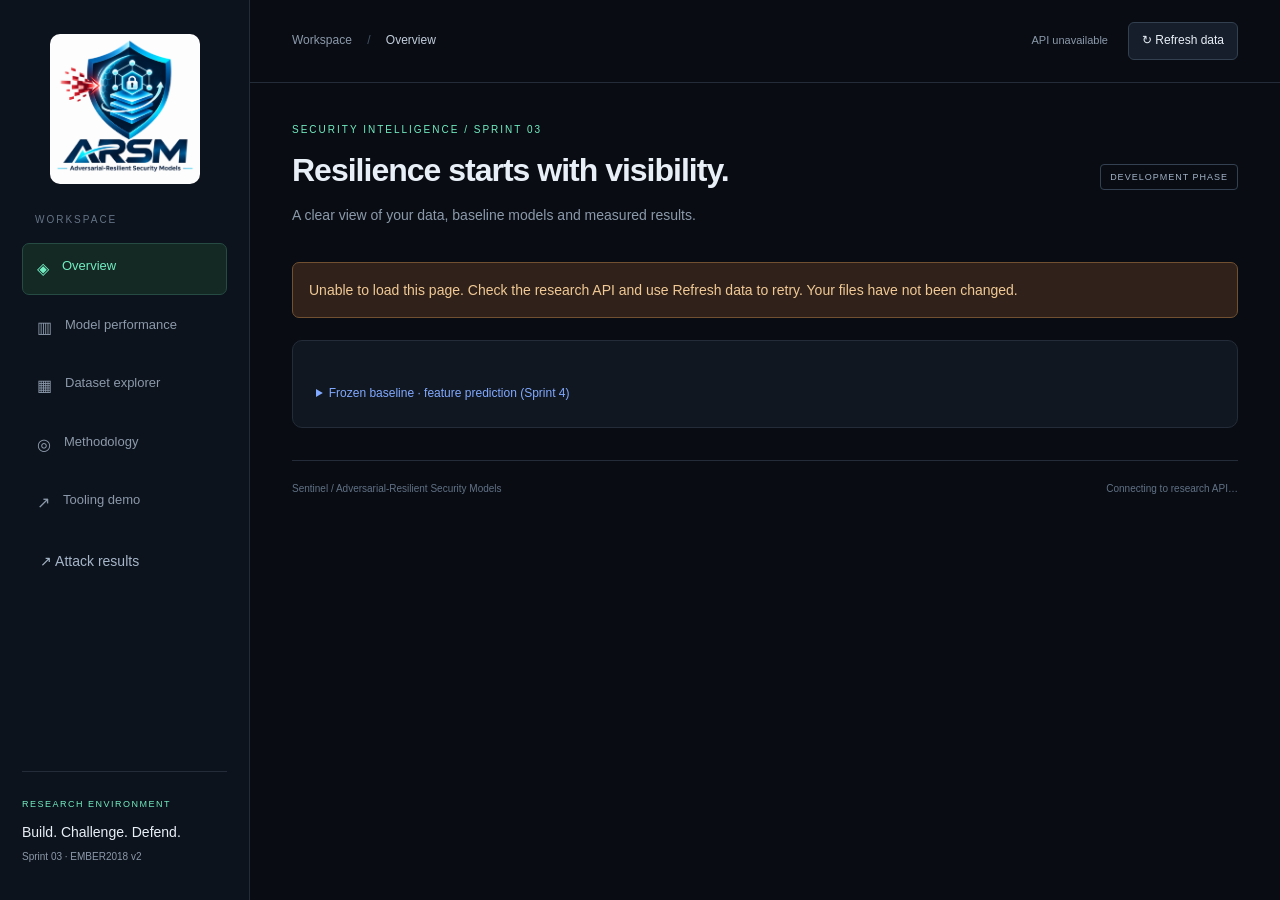
==== dashboard/web/index.html @ e260dedf "feat(attacks): implement sprint 5 pipeline and results explorer" ====
<!doctype html>
<html lang="en"><head><meta charset="utf-8"><meta name="viewport" content="width=device-width,initial-scale=1"><title>Sentinel — Adversarial Resilience Lab</title><link rel="stylesheet" href="styles.css"><script src="app.js" defer></script><script src="prediction.js" defer></script></head>
<body>
<aside><a class="brand official-brand" href="#overview" aria-label="ARSM — Adversarial-Resilient Security Models"><img class="official-logo" src="arsm-logo.png" alt="ARSM — Adversarial-Resilient Security Models" width="1254" height="1254"></a><div class="nav-label">WORKSPACE</div><nav aria-label="Main navigation"><button data-page="overview" class="active">◈ <span>Overview</span></button><button data-page="models">▥ <span>Model performance</span></button><button data-page="datasets">▦ <span>Dataset explorer</span></button><button data-page="methodology">◎ <span>Methodology</span></button><button data-page="demo">↗ <span>Tooling demo</span></button><a href="attacks.html" class="attack-nav">↗ Attack results</a></nav><div class="sidebar-bottom"><div class="lab-badge">RESEARCH ENVIRONMENT</div><p>Build. Challenge. Defend.</p><small>Sprint 03 · EMBER2018 v2</small></div></aside>
<main><header><div class="breadcrumb">Workspace <span>/</span> <strong id="crumb">Overview</strong></div><div class="toolbar"><span id="connection" class="status">Connecting</span><button id="refresh">↻ Refresh data</button></div></header>
<div class="content"><div class="page-heading"><div><div class="eyebrow">SECURITY INTELLIGENCE / SPRINT 03</div><h1 id="page-title">Resilience starts with visibility.</h1><p id="subtitle">A clear view of your data, baseline models and measured results.</p></div><span class="phase">DEVELOPMENT PHASE</span></div>
<div id="notice" role="status" hidden></div><div id="view" aria-live="polite"><div class="loading">Loading research results…</div></div>
<section class="panel"><details><summary>Frozen baseline · feature prediction (Sprint 4)</summary>
<p>The comparison tables above retain Sprint 3 validation-only results. For Sprint 4 evaluation and M1 status, open Methodology → sprint4, or load the frozen identity below.</p>
<p>Public EMBER2018 v2 feature rows only. No executable or PCAP uploads. Scores are research estimates, not file-safety guarantees. Prediction remains unavailable until M1 passes.</p>
<p><label for="prediction-token">Prediction access token (not saved)</label> <input id="prediction-token" type="password" autocomplete="off"></p>
<button id="baseline-load" type="button">Load frozen model identity</button>
<pre id="baseline-info">No frozen model loaded.</pre>
<p><label for="prediction-representation">Feature representation</label> <select id="prediction-representation"><option value="raw">Raw EMBER feature values</option><option value="scaled">Already signed-log1p standardized with this model's scaler</option></select></p>
<p><label for="prediction-rows">Ordered numeric rows as JSON (1–32 rows × 2381 features)</label></p>
<textarea id="prediction-rows" rows="6" cols="60" spellcheck="false" placeholder="[[...2381 numeric values...]]"></textarea>
<p><button id="prediction-submit" type="button" disabled>Predict features</button></p>
<pre id="prediction-result" role="status">Load a verified frozen baseline first.</pre>
</details></section>
<footer><span>Sentinel / Adversarial-Resilient Security Models</span><span id="updated">Connecting to research API…</span></footer></div></main></body></html>
---- dashboard/web/styles.css ----
:root{color-scheme:dark;--bg:#090d13;--panel:#111720;--line:#232c38;--muted:#8b99ab;--text:#e9eff7;--mint:#71edc1;--blue:#81a9ff}*{box-sizing:border-box}body{margin:0;background:var(--bg);color:var(--text);font:14px/1.6 'Segoe UI',Arial,sans-serif}button,select{font:inherit}button{cursor:pointer}aside{position:fixed;inset:0 auto 0 0;width:250px;background:#0d131c;border-right:1px solid var(--line);padding:34px 22px;display:flex;flex-direction:column}.brand{display:flex;gap:12px;align-items:center;color:var(--text);text-decoration:none;font-size:19px;font-weight:700;letter-spacing:2px}.brand small{display:block;font-size:8px;letter-spacing:1.5px;color:var(--muted);margin-top:3px}.brand-mark{display:grid;place-items:center;border:1px solid var(--mint);border-radius:12px;width:43px;height:45px;color:var(--mint);font-size:26px}.nav-label{font-size:10px;letter-spacing:2px;color:#647488;margin:54px 13px 15px}nav{display:grid;gap:7px}nav button{border:1px solid transparent;background:none;color:var(--muted);text-align:left;padding:12px 14px;border-radius:7px;display:flex;gap:13px;font-size:16px}nav button span{font-size:13px}nav button:hover{background:#17212c;color:white}nav button.active{color:var(--mint);border-color:#254b43;background:#142824}.sidebar-bottom{margin-top:auto;border-top:1px solid var(--line);padding-top:25px;color:var(--muted)}.sidebar-bottom p{margin:10px 0 0;color:var(--text)}.sidebar-bottom small{font-size:10px}.lab-badge{font-size:9px;letter-spacing:1.5px;color:var(--mint)}main{margin-left:250px}header{height:83px;border-bottom:1px solid var(--line);display:flex;align-items:center;justify-content:space-between;padding:0 42px}.breadcrumb{font-size:12px;color:var(--muted)}.breadcrumb span{margin:0 12px;color:#435165}.breadcrumb strong{color:#c3cedd;font-weight:400}.toolbar{display:flex;gap:20px;align-items:center}button#refresh,select{border:1px solid #334050;border-radius:6px;background:#151e2a;color:var(--text);padding:8px 13px;font-size:12px}.status{color:var(--muted);font-size:11px}.status.online{color:var(--mint)}.status.online:before{content:'●';margin-right:8px;font-size:8px}.content{padding:39px 42px 18px;max-width:1650px;margin:auto}.page-heading{display:flex;justify-content:space-between;align-items:center;margin-bottom:30px;gap:20px}.eyebrow{font-size:10px;color:var(--mint);letter-spacing:2px}h1{font-size:32px;line-height:1.3;font-weight:600;letter-spacing:-1px;margin:12px 0}p{color:var(--muted);margin:6px 0}.phase{border:1px solid #334152;padding:5px 9px;border-radius:4px;color:#a2b2c7;font-size:9px;letter-spacing:1px;white-space:nowrap}.stats{display:grid;grid-template-columns:repeat(4,1fr);gap:17px;margin-bottom:24px}.stat,.panel{background:var(--panel);border:1px solid var(--line);border-radius:10px}.stat{padding:20px 22px}.stat-label{color:#a2afc0;font-size:11px}.stat strong{display:block;font-size:31px;font-weight:600;margin:9px 0 3px;letter-spacing:-1px}.stat small{font-size:10px;color:var(--muted)}.stat .accent{color:var(--mint)}.grid{display:grid;grid-template-columns:1.7fr 1fr;gap:22px;margin-bottom:24px}.panel{padding:23px;min-width:0;margin-bottom:22px}.grid .panel{margin-bottom:0}.panel-title{display:flex;justify-content:space-between;align-items:center;gap:15px;margin-bottom:20px}h2{font-size:15px;font-weight:600;margin:0}.kicker{font-size:10px;color:var(--muted)}.tag{font-size:9px;background:#1b2938;color:var(--blue);padding:4px 8px;border-radius:4px}.chart-wrap{height:265px;position:relative}canvas{width:100%;height:100%;display:block}.legend{display:flex;justify-content:center;gap:18px;font-size:10px;color:var(--muted);margin:8px 0 0}.legend i{display:inline-block;width:7px;height:7px;border-radius:2px;background:var(--mint);margin-right:6px}.legend .blue{background:var(--blue)}.legend .purple{background:#c497f9}.split-row{display:flex;justify-content:space-between;padding:15px 0;border-bottom:1px solid var(--line)}.split-row:last-child{border-bottom:0}.split-row small{display:block;color:var(--muted);font-size:10px}.split-row strong{font-size:16px;font-weight:500}.callout{background:#122521;border:1px solid #254d42;border-radius:6px;padding:12px 15px;color:#9cc9ba;font-size:11px;margin-top:19px}.table-wrap{overflow:auto}table{width:100%;border-collapse:collapse;white-space:nowrap;font-size:12px}th{text-align:left;color:var(--muted);font-size:10px;font-weight:400;letter-spacing:.7px;padding:10px 14px;border-bottom:1px solid var(--line)}td{padding:17px 14px;border-bottom:1px solid #1d2632}tr:last-child td{border-bottom:0}.model-name{font-weight:500;display:flex;align-items:center;gap:10px}.model-icon{display:grid;place-items:center;width:28px;height:28px;border-radius:6px;background:#1c2938;color:var(--blue);font-size:11px}.best{color:var(--mint);background:#1b352f;font-size:9px;padding:3px 6px;border-radius:3px;margin-left:6px}.warn{color:#e9bc7a}.muted{color:var(--muted)}.error,#notice{padding:16px;background:#30221a;border:1px solid #705031;border-radius:7px;margin-bottom:22px;color:#f0c996}.loading{padding:50px;text-align:center;color:var(--muted)}.tabs{display:flex;align-items:center;gap:15px;margin-bottom:22px;flex-wrap:wrap}.meta{font-size:11px;color:var(--muted);overflow-wrap:anywhere}.matrix{display:grid;grid-template-columns:1fr 1fr;gap:8px;margin-top:20px}.matrix div{padding:20px;background:#192a36;border-radius:6px;text-align:center}.matrix strong{display:block;font-size:24px}.matrix small{color:var(--muted);font-size:10px}.matrix .good{background:#16352d;color:var(--mint)}details{margin-top:20px}summary{cursor:pointer;color:var(--blue);font-size:12px}pre{white-space:pre-wrap;word-break:break-word;font:12px/1.7 Consolas,monospace;color:#b5c5d8;max-height:500px;overflow:auto}img.figure{max-width:100%;background:white;border-radius:6px}footer{border-top:1px solid var(--line);display:flex;justify-content:space-between;gap:12px;font-size:10px;color:#617186;padding:20px 0;margin-top:32px}button:focus-visible,select:focus-visible,a:focus-visible,summary:focus-visible{outline:2px solid var(--mint);outline-offset:3px}@media(min-width:1600px){.content{padding-top:50px}}@media(max-width:1050px){aside{width:200px;padding:28px 15px}.brand{font-size:15px}.brand small{font-size:6px}main{margin-left:200px}.content{padding:28px 22px}header{padding:0 22px}.stats{grid-template-columns:repeat(2,1fr)}.grid{grid-template-columns:1fr}.phase{display:none}}@media(max-width:650px){aside{position:static;width:auto;padding:18px;border-right:0;border-bottom:1px solid var(--line)}.brand{font-size:17px}.nav-label,.sidebar-bottom{display:none}nav{display:flex;overflow:auto;margin-top:20px;gap:4px}nav button{white-space:nowrap;padding:8px}nav button span{font-size:11px}main{margin:0}header{height:63px;padding:0 18px}.breadcrumb{display:none}.toolbar{justify-content:space-between;width:100%}.content{padding:26px 16px}h1{font-size:25px}.stats{gap:10px}.stat{padding:15px}.stat strong{font-size:26px}.grid{gap:16px}.panel{padding:18px}.chart-wrap{height:230px}.eyebrow{font-size:8px}footer{flex-direction:column}}
.official-brand{display:block;align-self:center;width:150px;max-width:100%;flex-shrink:0}.official-logo{display:block;width:100%;height:auto;border-radius:10px}.official-brand+.nav-label{margin-top:28px}@media(max-width:1050px){.official-brand{width:135px}}@media(max-width:650px){.official-brand{width:120px;align-self:flex-start}}
/* Explicit feature inference controls; no frontend build or external assets. */
#prediction-rows { max-width: 100%; width: 100%; background: #111b27; color: #dbe6f3; border: 1px solid #344154; padding: 12px; border-radius: 8px; }
#prediction-token { background: #111b27; color: #dbe6f3; border: 1px solid #344154; padding: 8px; border-radius: 6px; }
nav .attack-nav{display:block;padding:14px 18px;color:#a6b6ca;text-decoration:none;border-radius:8px}nav .attack-nav:hover{background:#203b39;color:#71edc1}
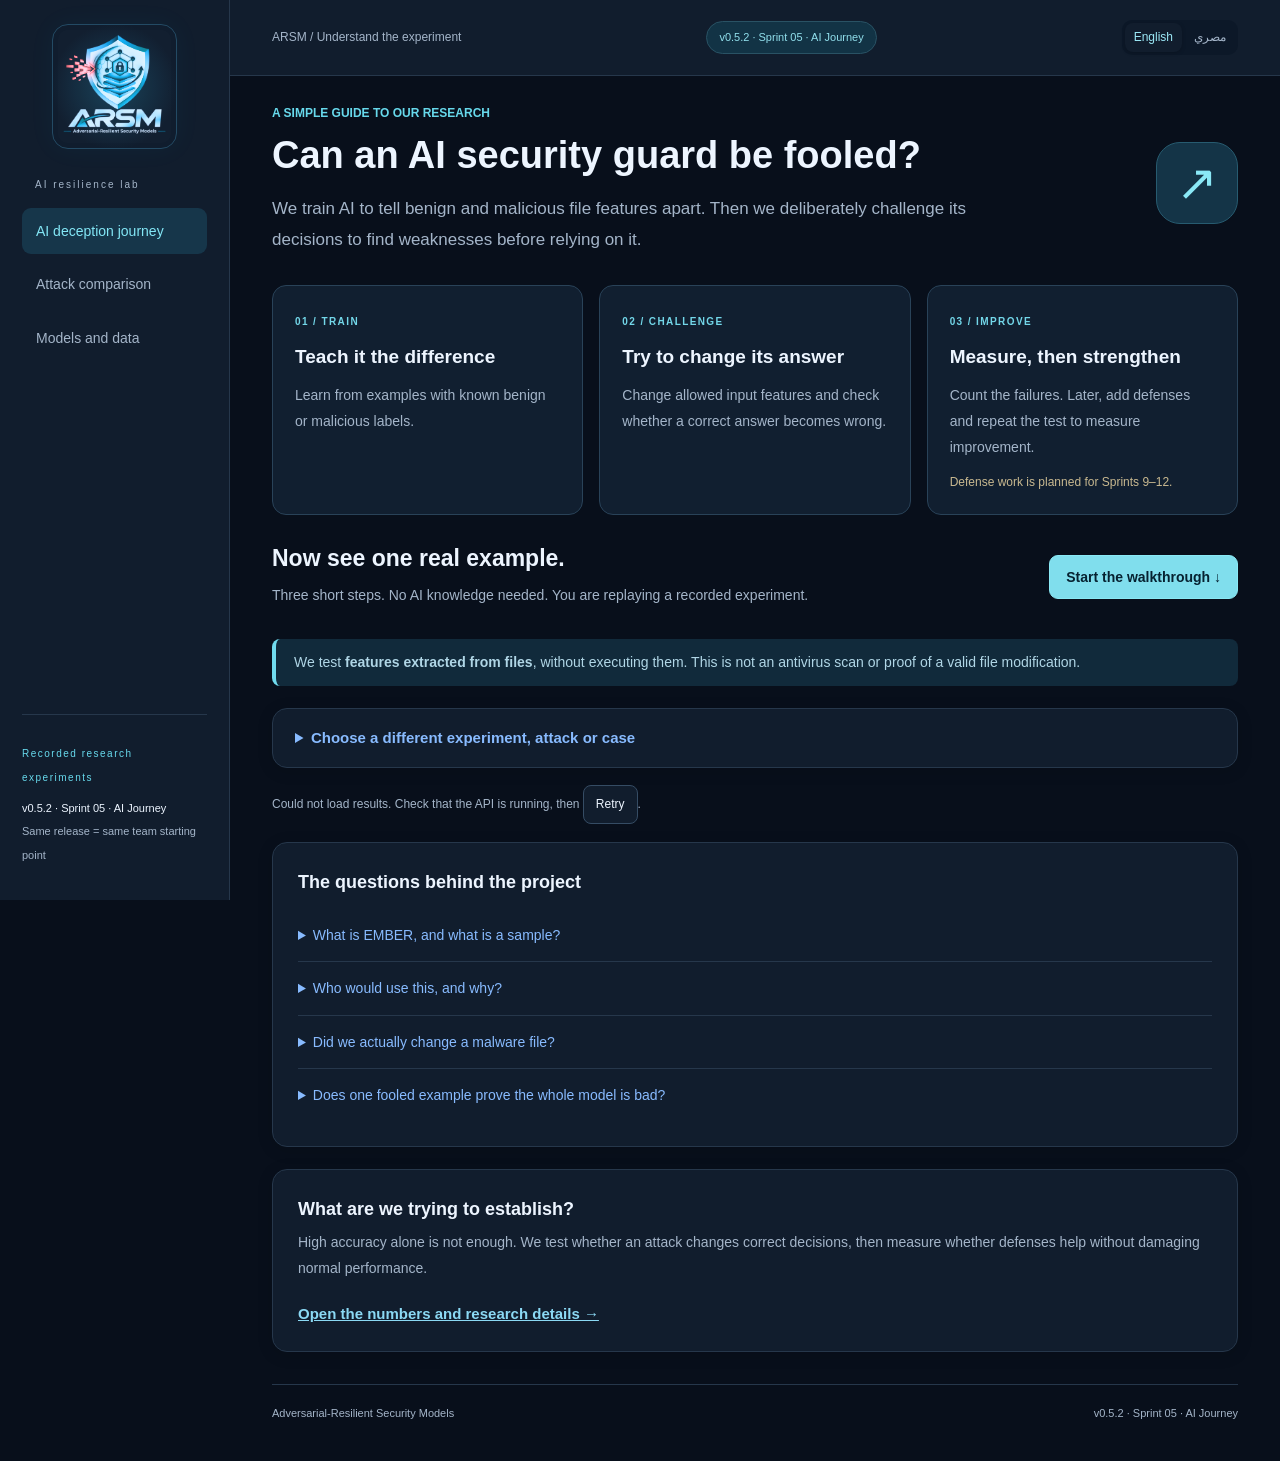
==== commit df745f7b: "feat(sprint5): add dark bilingual AI journey v0.5.2" ====
--- a/dashboard/web/index.html
+++ b/dashboard/web/index.html
@@ -1,20 +1,21 @@
 <!doctype html>
-<html lang="en"><head><meta charset="utf-8"><meta name="viewport" content="width=device-width,initial-scale=1"><title>Sentinel — Adversarial Resilience Lab</title><link rel="stylesheet" href="styles.css"><script src="app.js" defer></script><script src="prediction.js" defer></script></head>
-<body>
-<aside><a class="brand official-brand" href="#overview" aria-label="ARSM — Adversarial-Resilient Security Models"><img class="official-logo" src="arsm-logo.png" alt="ARSM — Adversarial-Resilient Security Models" width="1254" height="1254"></a><div class="nav-label">WORKSPACE</div><nav aria-label="Main navigation"><button data-page="overview" class="active">◈ <span>Overview</span></button><button data-page="models">▥ <span>Model performance</span></button><button data-page="datasets">▦ <span>Dataset explorer</span></button><button data-page="methodology">◎ <span>Methodology</span></button><button data-page="demo">↗ <span>Tooling demo</span></button><a href="attacks.html" class="attack-nav">↗ Attack results</a></nav><div class="sidebar-bottom"><div class="lab-badge">RESEARCH ENVIRONMENT</div><p>Build. Challenge. Defend.</p><small>Sprint 03 · EMBER2018 v2</small></div></aside>
-<main><header><div class="breadcrumb">Workspace <span>/</span> <strong id="crumb">Overview</strong></div><div class="toolbar"><span id="connection" class="status">Connecting</span><button id="refresh">↻ Refresh data</button></div></header>
-<div class="content"><div class="page-heading"><div><div class="eyebrow">SECURITY INTELLIGENCE / SPRINT 03</div><h1 id="page-title">Resilience starts with visibility.</h1><p id="subtitle">A clear view of your data, baseline models and measured results.</p></div><span class="phase">DEVELOPMENT PHASE</span></div>
-<div id="notice" role="status" hidden></div><div id="view" aria-live="polite"><div class="loading">Loading research results…</div></div>
-<section class="panel"><details><summary>Frozen baseline · feature prediction (Sprint 4)</summary>
-<p>The comparison tables above retain Sprint 3 validation-only results. For Sprint 4 evaluation and M1 status, open Methodology → sprint4, or load the frozen identity below.</p>
-<p>Public EMBER2018 v2 feature rows only. No executable or PCAP uploads. Scores are research estimates, not file-safety guarantees. Prediction remains unavailable until M1 passes.</p>
-<p><label for="prediction-token">Prediction access token (not saved)</label> <input id="prediction-token" type="password" autocomplete="off"></p>
-<button id="baseline-load" type="button">Load frozen model identity</button>
-<pre id="baseline-info">No frozen model loaded.</pre>
-<p><label for="prediction-representation">Feature representation</label> <select id="prediction-representation"><option value="raw">Raw EMBER feature values</option><option value="scaled">Already signed-log1p standardized with this model's scaler</option></select></p>
-<p><label for="prediction-rows">Ordered numeric rows as JSON (1–32 rows × 2381 features)</label></p>
-<textarea id="prediction-rows" rows="6" cols="60" spellcheck="false" placeholder="[[...2381 numeric values...]]"></textarea>
-<p><button id="prediction-submit" type="button" disabled>Predict features</button></p>
-<pre id="prediction-result" role="status">Load a verified frozen baseline first.</pre>
-</details></section>
-<footer><span>Sentinel / Adversarial-Resilient Security Models</span><span id="updated">Connecting to research API…</span></footer></div></main></body></html>
+<html lang="ar" dir="rtl">
+<head><meta charset="utf-8"><meta name="viewport" content="width=device-width,initial-scale=1">
+<title>ARSM · رحلة خداع الذكاء الاصطناعي</title>
+<link rel="stylesheet" href="styles.css"><link rel="stylesheet" href="theme.css"><link rel="stylesheet" href="journey.css">
+<script src="release.js" defer></script><script src="locale.js" defer></script><script src="journey.js" defer></script></head>
+<body class="journey-page">
+<aside><a class="brand official-brand" href="index.html" aria-label="ARSM dashboard"><img class="official-logo" src="arsm-logo.png" alt="ARSM — Adversarial-Resilient Security Models" width="1254" height="1254"></a><div class="nav-label">معمل اختبار الـAI</div>
+<nav aria-label="التنقل الرئيسي"><a href="index.html" aria-current="page">رحلة خداع الـAI</a><a href="attacks.html">مقارنة الهجمات</a><a href="research.html">الموديلات والبيانات</a></nav>
+<div class="sidebar-bottom"><span class="lab-badge">تجارب بحثية مسجّلة</span><p data-release></p><small>نفس الإصدار = نفس نقطة بداية التيم</small></div></aside>
+<main><header><span class="breadcrumb">ARSM / تجربة تقدر تفهمها</span><span class="release-pill" data-release></span></header>
+<div class="content"><section class="journey-hero"><div><div class="eyebrow">A SIMPLE GUIDE TO OUR RESEARCH</div><h1>Can an AI security guard be fooled?</h1><p>We train AI to tell benign and malicious file features apart. Then we deliberately challenge its decisions to find weaknesses before relying on it.</p></div><span class="hero-symbol" aria-hidden="true">↗</span></section>
+<section class="project-primer" aria-label="How this project works"><article><span>01 / TRAIN</span><h2>Teach it the difference</h2><p>Learn from examples with known benign or malicious labels.</p></article><article><span>02 / CHALLENGE</span><h2>Try to change its answer</h2><p>Change allowed input features and check whether a correct answer becomes wrong.</p></article><article><span>03 / IMPROVE</span><h2>Measure, then strengthen</h2><p>Count the failures. Later, add defenses and repeat the test to measure improvement.</p><small>Defense work is planned for Sprints 9–12.</small></article></section>
+<div class="walkthrough-intro"><div><h2>Now see one real example.</h2><p>Three short steps. No AI knowledge needed. You are replaying a recorded experiment.</p></div><a class="primary-action" href="#journey-content">Start the walkthrough ↓</a></div>
+<div class="scope-note">بنختبر <strong>خصائص مستخرجة من ملفات</strong>، من غير تشغيلها. ده مش فحص فيروسات، ولا إثبات إن التعديل ينفع يتطبّق على ملف حقيقي.</div>
+<section class="panel journey-controls"><details><summary>اختار تجربة، هجوم أو حالة تانية</summary><p>المعروض تلقائيًا أول محاولة ناجحة مسجّلة، لو موجودة. مفيش هجمات أو تدريب بيشتغلوا من الصفحة.</p><div class="journey-selects"><label>التجربة<select id="journey-experiment" disabled></select></label><label>الهجوم وإعداداته<select id="journey-attack" disabled></select></label><label>الحالة المعروضة<select id="journey-case" disabled></select></label></div></details></section>
+<div id="journey-state" role="status">بنحمّل النتائج الحقيقية…</div>
+<div id="journey-content" aria-live="polite"></div>
+<section class="panel plain-faq"><h2>The questions behind the project</h2><details><summary>What is EMBER, and what is a sample?</summary><p>EMBER contains numeric descriptions extracted from Windows programs, with known labels where available. A sample here is one description, like a file's information card. We do not run the original program.</p></details><details><summary>Who would use this, and why?</summary><p>Security researchers and teams building AI detectors can use these tests to find weaknesses and compare model versions before deployment. This research prototype is not a complete antivirus product.</p></details><details><summary>Did we actually change a malware file?</summary><p>No. This experiment changes recorded feature values only. A decision change does not prove that a valid executable could be modified in the same way.</p></details><details><summary>Does one fooled example prove the whole model is bad?</summary><p>No. A case explains what happened once. The larger experiment measures how often it happened, under the exact model, sample selection and constraints shown.</p></details></section>
+<section class="panel"><h2>إحنا بنحاول نثبت إيه؟</h2><p>الدقة العالية لوحدها مش كفاية. بنختبر هل الموديل يتلخبط تحت محاولة خداع، وبعدين نقيس هل الدفاعات بتقلّل المشكلة من غير ما تبوّظ قراراته العادية.</p><a class="text-link" href="attacks.html">افتح كل الأرقام والتفاصيل البحثية ←</a></section>
+<footer><span>Adversarial-Resilient Security Models</span><span data-release></span></footer></div></main></body></html>
--- a/dashboard/web/theme.css
+++ b/dashboard/web/theme.css
@@ -0,0 +1,9 @@
+/* ARSM dark navy/cyan palette shared by all dashboard pages. */
+:root{color-scheme:dark;--bg:#080f1b;--panel:#111d2d;--line:#26374b;--muted:#a4b5c9;--text:#edf5ff;--mint:#67d9ec;--blue:#88bbff}
+body{font-size:15px}aside{background:#111d2d;padding-top:24px;width:230px}main{margin-left:230px}header{background:#111d2d;height:76px}.content{max-width:1450px}h1{font-weight:750;letter-spacing:-.6px}h2{font-size:18px}.official-brand{width:125px;padding:5px;background:#101e30;border:1px solid #263e55;border-radius:16px}.official-logo{border-radius:10px}.nav-label{color:#a4b5c9;margin-top:24px}nav a,nav button{color:#a4b5c9!important;font-size:14px!important}nav a:hover,nav a[aria-current],nav button:hover,nav button.active{background:#16364a!important;color:#83e7f6!important;border-color:#27516a}nav a{display:block;padding:12px 14px;text-decoration:none;border-radius:9px}nav a:focus-visible{outline:3px solid var(--blue)}.sidebar-bottom{color:var(--muted)}.sidebar-bottom small{font-size:11px}.sidebar-bottom p{font-size:11px}.release-pill{display:inline-block;background:#123345;color:#91dfec;border:1px solid #295264;padding:7px 12px;border-radius:30px;font-size:11px;white-space:normal}.breadcrumb strong{color:var(--text)}.panel,.stat{box-shadow:0 3px 16px #00000020;border-radius:15px}.panel{padding:25px}.stat-label,.stat small,.kicker,.meta{color:var(--muted)}.stat small{font-size:12px}.stat .accent,.best{color:#87e6ca}.best,.matrix .good{background:#153a34;color:#8ce7ca}.matrix div,.model-icon{background:#182c44;color:#a5cdff}.phase{color:#b1c4d6;border-color:var(--line)}button,button#refresh,#attack-refresh,select,input,textarea{background:#111d2d;color:var(--text);border:1px solid #354c64;border-radius:8px;padding:9px 12px;font:inherit}select{max-width:100%}button:hover{background:#1b354b}button:disabled{opacity:.55;cursor:not-allowed}pre{background:#0b1523;color:#bfd1e5;border-radius:9px;padding:15px}td{border-color:var(--line)}th{font-size:11px}.tag{background:#1c3150;color:#afcfff}.callout{background:#113041;border-color:#285468;color:#b2e5ed;font-size:13px}.warn{color:#f3c587}.error,#notice{background:#372a1a;color:#f1d198;border-color:#715331}.attack-chart text{fill:#a4b5c9}.attack-chart .gridline{stroke:#2b3d52}.attack-chart .cleanline{stroke:#a4b5c9}.attack-chart .c0{stroke:#6be1d0}.attack-chart .c1{stroke:#8db7ff}.attack-chart .c2{stroke:#c4a0ff}.attack-chart .c3{stroke:#f0bf7a}.attack-chart .c4{stroke:#f49ac5}.attack-chart circle{fill:#111d2d}.attack-filters label,.attack-empty{color:var(--muted)}.attack-series-label.c0{border-color:#6be1d0}.attack-series-label.c1{border-color:#8db7ff}.attack-series-label.c2{border-color:#c4a0ff}.attack-series-label.c3{border-color:#f0bf7a}.attack-series-label.c4{border-color:#f49ac5}a{color:#8bd9f4}footer{color:#a4b5c9}summary{font-size:14px}.sidebar-bottom .lab-badge{font-size:10px}.panel p{font-size:14px}
+@media(max-width:1050px){aside{width:200px}main{margin-left:200px}.official-brand{width:120px}}
+@media(max-width:650px){aside{width:auto;padding:14px 16px;display:block}main{margin:0}.official-brand{width:88px}.nav-label,.sidebar-bottom{display:none}nav{margin-top:12px}nav a{white-space:nowrap;font-size:12px!important;padding:8px 10px}header{height:auto;min-height:58px;padding:12px 16px;gap:10px}.release-pill{font-size:10px}.panel{padding:18px}.content{padding:22px 16px}.page-heading{align-items:start}.toolbar{flex-wrap:wrap;gap:10px}}
+
+.language-switch{display:flex;gap:3px;background:#0c1828;padding:3px;border-radius:10px;direction:ltr;flex-shrink:0}.language-switch button{font-size:12px;padding:5px 9px;border:0;background:transparent;color:#a4b5c9}.language-switch button[aria-pressed=true]{background:#111d2d;color:#9be8f6;box-shadow:0 1px 4px #00000030}.language-switch button:focus-visible{outline:2px solid #88bbff}html[dir=rtl] body:not(.journey-page) aside{left:auto;right:0;border-left:1px solid var(--line);border-right:0}html[dir=rtl] body:not(.journey-page) main{margin-left:0;margin-right:230px}html[dir=rtl] nav button{text-align:right}header{gap:14px;flex-wrap:wrap}html[dir=rtl] th{text-align:right}@media(max-width:1050px){html[dir=rtl] body:not(.journey-page) main{margin-right:200px}}@media(max-width:650px){html[dir=rtl] body:not(.journey-page) main{margin:0}header{justify-content:space-between}.language-switch button{font-size:11px}.toolbar{width:auto}}
+
+.official-brand{border-color:#234a64;background:radial-gradient(ellipse at center,#17415a 0%,#101d2e 72%);box-shadow:0 0 28px #00c6ee0c}.official-logo{filter:invert(1) hue-rotate(180deg) saturate(1.1);mix-blend-mode:screen}.legend i{background:#6be1d0}.legend .blue{background:#8db7ff}.legend .purple{background:#c4a0ff}
--- a/dashboard/web/journey.css
+++ b/dashboard/web/journey.css
@@ -0,0 +1,15 @@
+.journey-page{font-family:'Segoe UI',Tahoma,Arial,sans-serif}.journey-page aside{right:0;left:auto;border-left:1px solid var(--line);border-right:0}.journey-page main{margin-left:0;margin-right:230px}.journey-page nav a{text-align:right}.journey-page .content{max-width:1280px;padding-top:28px}.journey-hero{display:flex;justify-content:space-between;align-items:center;gap:24px;margin-bottom:24px}.journey-hero h1{font-size:38px;margin:8px 0 12px;letter-spacing:0}.journey-hero p{max-width:720px;font-size:17px}.hero-symbol{display:grid;place-items:center;background:#143447;border:1px solid #275b70;color:#8ae8f6;width:82px;height:82px;border-radius:24px;font-size:50px;flex-shrink:0}.eyebrow{letter-spacing:0;font-size:12px;font-weight:650}.scope-note{border-right:4px solid #70dbee;padding:12px 18px;background:#112a3b;border-radius:8px;color:#b0d6e6;margin-bottom:22px;font-size:14px}.journey-controls h2{margin-bottom:4px}.journey-selects{display:grid;grid-template-columns:1.1fr 1.3fr 1fr;gap:16px;margin-top:20px}.journey-selects label{display:grid;gap:7px;font-size:13px;font-weight:600;min-width:0}.journey-selects select{width:100%;font-size:12px;direction:ltr;text-align:left;min-width:0}#journey-case{direction:rtl;text-align:right}#journey-state{font-size:12px;color:var(--muted);margin:-5px 0 18px}.readiness{background:#30271a;border:1px solid #65502c;border-radius:12px;padding:14px 18px;margin-bottom:26px;color:#f0cf92}.readiness p{font-size:13px;color:#ddc397}.story-heading{display:flex;align-items:center;justify-content:space-between;gap:15px;margin-bottom:18px}.story-heading h2{font-size:24px;margin-top:6px}.sample-id{background:#192d43;padding:7px 12px;font-size:12px;border-radius:8px;overflow-wrap:anywhere}.journey-steps{display:grid;grid-template-columns:repeat(3,1fr);gap:12px;padding:0;list-style:none;margin:0 0 18px}.journey-steps li{display:flex;align-items:center;gap:10px;font-size:13px}.journey-steps b{display:grid;place-items:center;width:30px;height:30px;border-radius:50%;background:#163d4d;color:#90e8f4}.truth{border-bottom:1px solid var(--line);padding-bottom:17px;margin-bottom:22px;font-size:15px}.truth strong{color:#eef6ff}.truth small{display:block;color:var(--muted);font-size:12px;margin-top:4px}.decision-grid{display:grid;grid-template-columns:1fr 110px 1fr;gap:18px;align-items:center}.decision{border:1px solid var(--line);border-top:4px solid;padding:22px;border-radius:12px;background:#0d1a29}.decision.correct{border-top-color:#62d8b8}.decision.incorrect{border-top-color:#f29f78}.decision>strong{display:block;font-size:34px;margin:7px 0}.decision.correct>strong{color:#8be8cc}.decision.incorrect>strong{color:#ffb190}.decision p{font-size:13px}.decision small{display:block;color:var(--muted);font-size:12px}meter{display:block;width:100%;height:12px;margin:18px 0 8px;accent-color:#70dbee}meter::-webkit-meter-optimum-value{background:#70dbee}meter::-webkit-meter-bar{background:#283b50;border:0}.attack-bridge{text-align:center;display:grid;gap:5px}.attack-bridge>span{font-size:28px;color:#70dbee}.attack-bridge small{color:var(--muted)}.score-note{margin-top:18px!important;font-size:12px!important}.takeaway{padding:22px 26px;border-radius:13px;background:#12344a;margin-bottom:22px}.takeaway h2{color:#a8eff7}.takeaway p{color:#f0f7fc;font-size:17px;line-height:1.9;margin-top:8px}.journey-details{display:grid;grid-template-columns:1.6fr 1fr;gap:22px}.journey-details .panel{margin-bottom:22px}.journey-details td small{display:block;color:var(--muted)}.journey-page th{text-align:right}.journey-details table{white-space:normal}.journey-details td[dir=ltr]{white-space:nowrap}.journey-details .panel>p{margin-top:14px;font-size:12px}.next-defense{border-style:dashed;background:#0e1928}.next-defense .tag{display:inline-block;margin-bottom:16px}.next-defense p{font-size:14px!important}.summary-numbers{display:grid;grid-template-columns:repeat(3,1fr);margin:20px 0;gap:18px}.summary-numbers>div{border-right:3px solid #2b596c;padding-right:15px}.summary-numbers strong{display:block;font-size:28px;color:#8ce6f4}.summary-numbers span{display:block;font-size:12px;color:var(--muted)}.provenance{overflow-wrap:anywhere;font-size:12px}.provenance dd{margin:0 0 12px}.text-link{display:inline-block;margin-top:14px;font-weight:600}.journey-page p{line-height:1.85}.journey-page footer{font-size:11px}
+@media(max-width:1050px){.journey-page main{margin-right:200px}.journey-selects{grid-template-columns:1fr}.journey-details{grid-template-columns:1fr}.journey-hero h1{font-size:32px}.hero-symbol{display:none}}
+@media(max-width:650px){.journey-page aside{border-left:0}.journey-page main{margin:0}.journey-page .content{padding:22px 16px}.journey-hero h1{font-size:29px}.journey-hero p{font-size:15px}.journey-page header{justify-content:flex-end}.decision-grid{grid-template-columns:1fr}.attack-bridge>span{transform:rotate(-90deg)}.attack-bridge{gap:0}.decision{padding:18px}.journey-steps{gap:5px}.journey-steps li{flex-direction:column;text-align:center;font-size:11px}.story-heading{align-items:start;flex-direction:column}.summary-numbers{grid-template-columns:1fr;gap:16px}.takeaway{padding:18px}.takeaway p{font-size:15px}.decision>strong{font-size:30px}.journey-page .panel p{font-size:13px}}
+.journey-controls details{margin:0}.journey-controls summary{font-weight:650;font-size:15px}.journey-controls{padding:17px 22px}
+
+html[dir=ltr] .journey-page aside{left:0;right:auto;border-right:1px solid var(--line);border-left:0}html[dir=ltr] .journey-page main{margin-left:230px;margin-right:0}html[dir=ltr] .journey-page nav a{text-align:left}html[dir=ltr] .journey-page th{text-align:left}html[dir=ltr] .scope-note{border-right:0;border-left:4px solid #70dbee}html[dir=ltr] .summary-numbers>div{border-right:0;border-left:3px solid #2b596c;padding-right:0;padding-left:15px}html[dir=ltr] .attack-bridge>span{transform:rotate(180deg)}html[dir=ltr] #journey-case{direction:ltr;text-align:left}@media(max-width:1050px){html[dir=ltr] .journey-page main{margin-left:200px}}@media(max-width:650px){html[dir=ltr] .journey-page main{margin:0}html[dir=ltr] .attack-bridge>span{transform:rotate(-90deg)}.journey-page header{justify-content:space-between}}
+
+/* Plain-language guided walkthrough */
+.project-primer{display:grid;grid-template-columns:repeat(3,minmax(0,1fr));gap:16px;margin-bottom:25px}.project-primer article{background:#111f30;border:1px solid #294258;border-radius:14px;padding:22px}.project-primer article>span{font-size:10px;letter-spacing:1.4px;color:#73d7e9;font-weight:700}.project-primer h2{font-size:19px;margin:10px 0}.project-primer p{font-size:14px}.project-primer small{display:block;color:#c9b990;margin-top:12px;font-size:12px}.walkthrough-intro{display:flex;justify-content:space-between;align-items:center;gap:20px;margin:25px 0}.walkthrough-intro h2{font-size:23px}.primary-action{display:inline-block;background:#80deed!important;color:#062231!important;border:1px solid #8ae9f5!important;border-radius:9px;padding:10px 16px;text-decoration:none;font-weight:650;font-size:14px;cursor:pointer}.primary-action:hover{background:#a4eff8!important}.walkthrough-intro p{font-size:14px}.walkthrough-tabs{display:grid;grid-template-columns:repeat(3,minmax(0,1fr));gap:10px;border-bottom:1px solid var(--line);padding-bottom:20px;margin-bottom:25px}.walkthrough-tabs button{text-align:center;font-size:13px;background:#0c1827;color:#b8cbe0;border-color:#30475e}.walkthrough-tabs button[aria-pressed=true]{background:#153e50;color:#a5eef7;border-color:#55a9be}.guided-story{scroll-margin-top:18px}.guided-story [hidden]{display:none!important}.guided-story h3{font-size:24px;line-height:1.4;margin:9px 0 12px}.guided-story [data-stage]>p{max-width:800px;margin-bottom:22px;font-size:16px}.guided-story .truth{margin-top:22px;background:#152b3e;padding:18px;border-radius:10px;border-bottom:0}.step-counter{font-size:11px;color:#85dce9;letter-spacing:1px}.single-decision{max-width:530px;margin:20px 0}.decision-score{margin-top:15px}.decision-score summary{font-size:12px}.step-caption{border-inline-start:3px solid #59c3d4;padding-inline-start:15px;color:#c8e5ec}.feature-context{margin-top:22px;background:#12283a;border:1px solid #29475b;border-radius:10px;padding:18px}.feature-context strong{color:#b2e9f4}.feature-context p{margin-top:8px}.feature-context h3{font-size:18px}.walkthrough-actions{display:flex;align-items:center;justify-content:space-between;gap:12px;border-top:1px solid var(--line);padding-top:22px;margin-top:25px}.walkthrough-actions button{font-size:13px}.walkthrough-actions>span{font-size:12px;color:#b0c4d8;white-space:nowrap}.guided-story .next-defense{padding:20px;margin-top:24px;border:1px dashed #3c536a;border-radius:10px}.guided-story .next-defense h3{font-size:20px}.guided-story .cohort-summary{margin-top:22px}.plain-faq details{padding:15px 0;border-bottom:1px solid var(--line);margin:0}.plain-faq details:last-child{border:0}.plain-faq h2{margin-bottom:12px}.plain-faq p{margin-top:12px}html{scroll-padding-top:20px}
+@media(max-width:1050px){.project-primer{gap:10px}.project-primer article{padding:16px}.project-primer h2{font-size:17px}.walkthrough-intro{align-items:flex-start;flex-direction:column}}
+@media(max-width:650px){.project-primer{grid-template-columns:1fr;gap:10px}.project-primer article{padding:17px}.project-primer h2{margin:6px 0}.project-primer small{margin-top:7px}.walkthrough-tabs{gap:5px}.walkthrough-tabs button{padding:8px 5px;font-size:11px}.guided-story h3{font-size:21px}.guided-story [data-stage]>p{font-size:14px}.walkthrough-actions{flex-wrap:wrap}.walkthrough-actions .primary-action{flex:1}.walkthrough-intro h2{font-size:21px}.scope-note{font-size:12px}.journey-hero h1{font-size:28px}}
+
+.guided-story td small{display:block;color:var(--muted);font-size:10px;margin-top:4px}.label-glossary{font-size:13px!important;color:#a3c8d8}.guided-story [data-stage]>p.label-glossary{margin-top:-10px}
+
+.readiness details{margin-top:6px}.readiness summary{color:#e7c584;font-size:12px}.score-explanation{margin-bottom:20px}
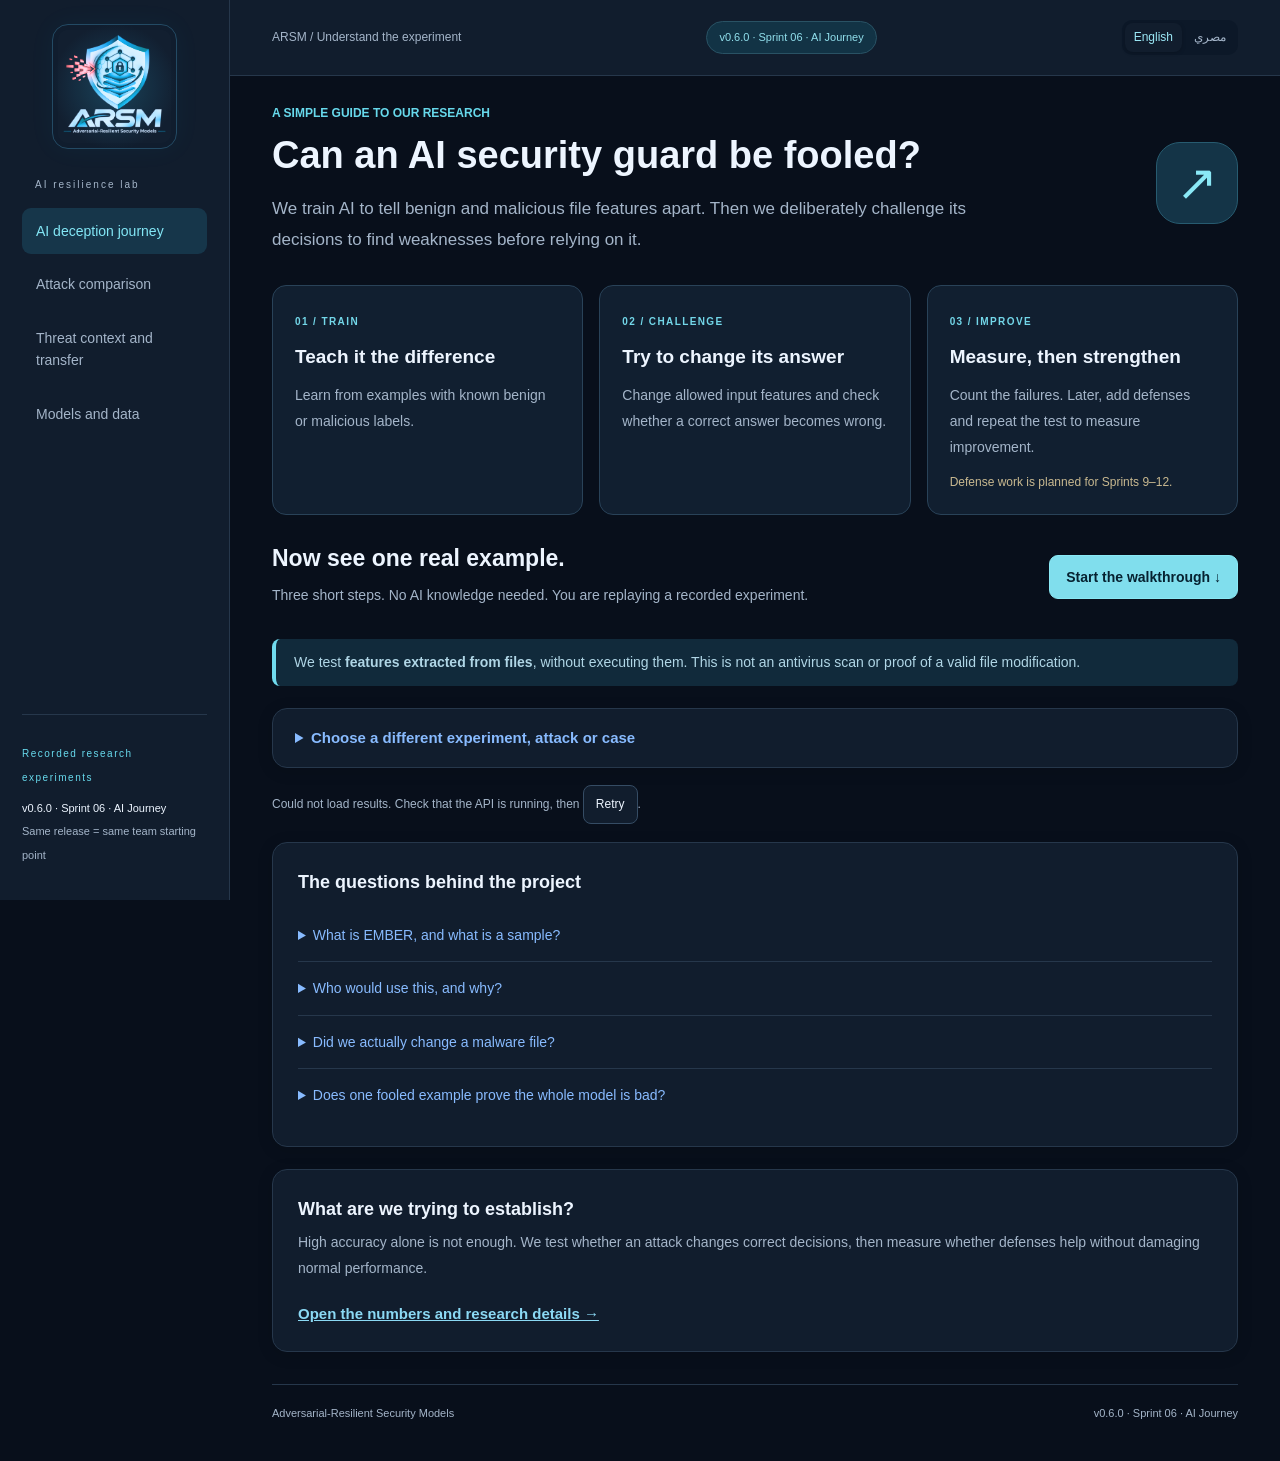
==== commit 154c5764: "feat(dashboard): add bilingual transfer and realism evidence views" ====
--- a/dashboard/web/index.html
+++ b/dashboard/web/index.html
@@ -6,7 +6,7 @@
 <script src="release.js" defer></script><script src="locale.js" defer></script><script src="journey.js" defer></script></head>
 <body class="journey-page">
 <aside><a class="brand official-brand" href="index.html" aria-label="ARSM dashboard"><img class="official-logo" src="arsm-logo.png" alt="ARSM — Adversarial-Resilient Security Models" width="1254" height="1254"></a><div class="nav-label">معمل اختبار الـAI</div>
-<nav aria-label="التنقل الرئيسي"><a href="index.html" aria-current="page">رحلة خداع الـAI</a><a href="attacks.html">مقارنة الهجمات</a><a href="research.html">الموديلات والبيانات</a></nav>
+<nav aria-label="التنقل الرئيسي"><a href="index.html" aria-current="page">رحلة خداع الـAI</a><a href="attacks.html">مقارنة الهجمات</a><a href="transfer.html">Threat context and transfer</a><a href="research.html">الموديلات والبيانات</a></nav>
 <div class="sidebar-bottom"><span class="lab-badge">تجارب بحثية مسجّلة</span><p data-release></p><small>نفس الإصدار = نفس نقطة بداية التيم</small></div></aside>
 <main><header><span class="breadcrumb">ARSM / تجربة تقدر تفهمها</span><span class="release-pill" data-release></span></header>
 <div class="content"><section class="journey-hero"><div><div class="eyebrow">A SIMPLE GUIDE TO OUR RESEARCH</div><h1>Can an AI security guard be fooled?</h1><p>We train AI to tell benign and malicious file features apart. Then we deliberately challenge its decisions to find weaknesses before relying on it.</p></div><span class="hero-symbol" aria-hidden="true">↗</span></section>
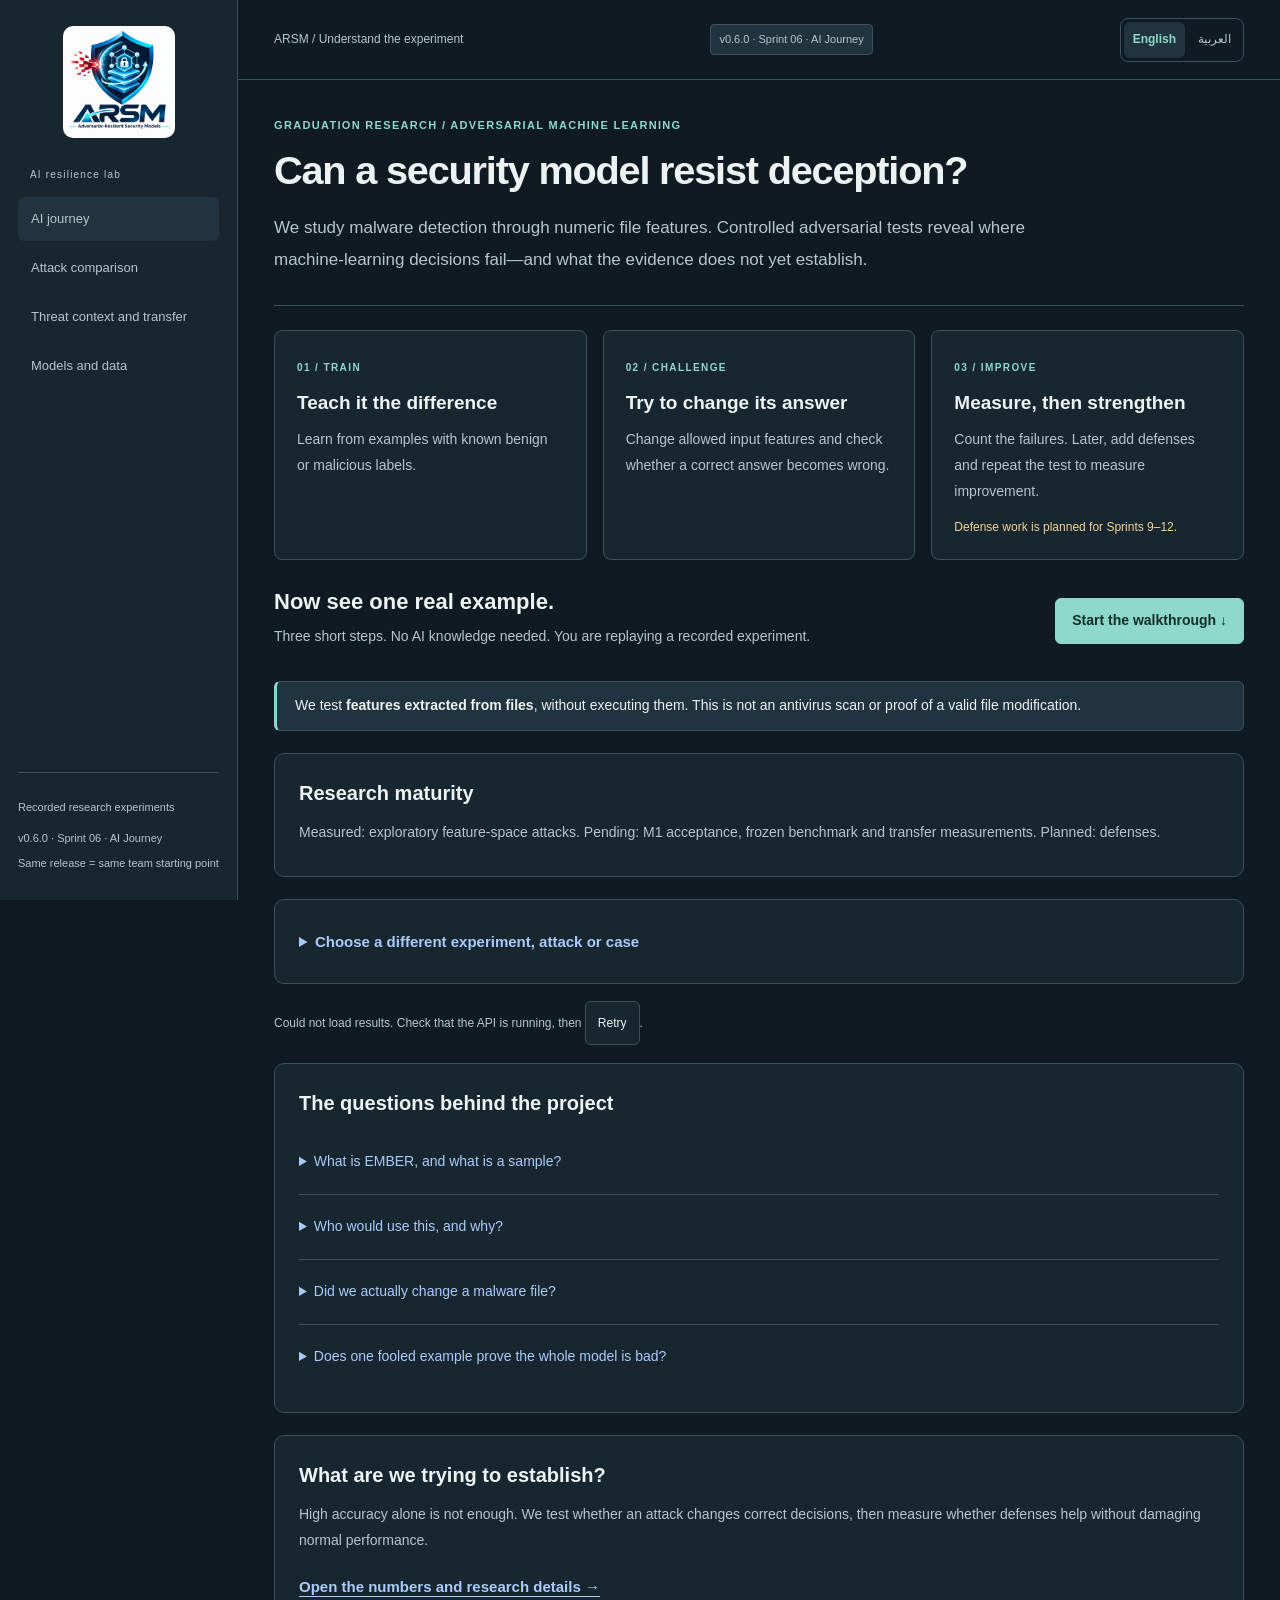
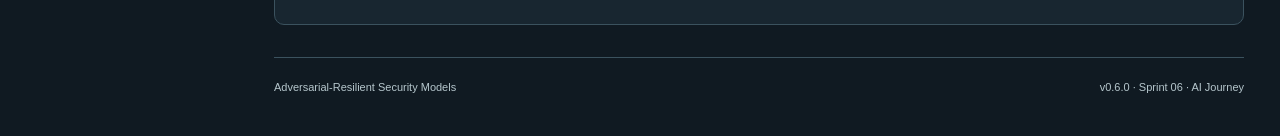
==== commit d50903f7: "feat(dashboard): refine academic bilingual research presentation" ====
--- a/dashboard/web/index.html
+++ b/dashboard/web/index.html
@@ -1,21 +1,22 @@
 <!doctype html>
-<html lang="ar" dir="rtl">
+<html lang="en" dir="ltr">
 <head><meta charset="utf-8"><meta name="viewport" content="width=device-width,initial-scale=1">
-<title>ARSM · رحلة خداع الذكاء الاصطناعي</title>
-<link rel="stylesheet" href="styles.css"><link rel="stylesheet" href="theme.css"><link rel="stylesheet" href="journey.css">
+<title>ARSM · AI deception journey</title>
+<link rel="stylesheet" href="styles.css"><link rel="stylesheet" href="journey.css"><link rel="stylesheet" href="theme.css">
 <script src="release.js" defer></script><script src="locale.js" defer></script><script src="journey.js" defer></script></head>
 <body class="journey-page">
-<aside><a class="brand official-brand" href="index.html" aria-label="ARSM dashboard"><img class="official-logo" src="arsm-logo.png" alt="ARSM — Adversarial-Resilient Security Models" width="1254" height="1254"></a><div class="nav-label">معمل اختبار الـAI</div>
-<nav aria-label="التنقل الرئيسي"><a href="index.html" aria-current="page">رحلة خداع الـAI</a><a href="attacks.html">مقارنة الهجمات</a><a href="transfer.html">Threat context and transfer</a><a href="research.html">الموديلات والبيانات</a></nav>
-<div class="sidebar-bottom"><span class="lab-badge">تجارب بحثية مسجّلة</span><p data-release></p><small>نفس الإصدار = نفس نقطة بداية التيم</small></div></aside>
-<main><header><span class="breadcrumb">ARSM / تجربة تقدر تفهمها</span><span class="release-pill" data-release></span></header>
-<div class="content"><section class="journey-hero"><div><div class="eyebrow">A SIMPLE GUIDE TO OUR RESEARCH</div><h1>Can an AI security guard be fooled?</h1><p>We train AI to tell benign and malicious file features apart. Then we deliberately challenge its decisions to find weaknesses before relying on it.</p></div><span class="hero-symbol" aria-hidden="true">↗</span></section>
+<aside><a class="brand official-brand" href="index.html" aria-label="ARSM dashboard"><img class="official-logo" src="arsm-logo.png" alt="ARSM — Adversarial-Resilient Security Models" width="1254" height="1254"></a><div class="nav-label">AI resilience lab</div>
+<nav aria-label="Main navigation"><a href="index.html" aria-current="page">AI journey</a><a href="attacks.html">Attack comparison</a><a href="transfer.html">Threat context and transfer</a><a href="research.html">Models and data</a></nav>
+<div class="sidebar-bottom"><span class="lab-badge">Recorded research experiments</span><p data-release></p><small>Same release = same team starting point</small></div></aside>
+<main><header><span class="breadcrumb">ARSM / Understand the experiment</span><span class="release-pill" data-release></span></header>
+<div class="content"><section class="journey-hero"><div><div class="eyebrow">GRADUATION RESEARCH / ADVERSARIAL MACHINE LEARNING</div><h1>Can a security model resist deception?</h1><p>We study malware detection through numeric file features. Controlled adversarial tests reveal where machine-learning decisions fail—and what the evidence does not yet establish.</p></div></section>
 <section class="project-primer" aria-label="How this project works"><article><span>01 / TRAIN</span><h2>Teach it the difference</h2><p>Learn from examples with known benign or malicious labels.</p></article><article><span>02 / CHALLENGE</span><h2>Try to change its answer</h2><p>Change allowed input features and check whether a correct answer becomes wrong.</p></article><article><span>03 / IMPROVE</span><h2>Measure, then strengthen</h2><p>Count the failures. Later, add defenses and repeat the test to measure improvement.</p><small>Defense work is planned for Sprints 9–12.</small></article></section>
 <div class="walkthrough-intro"><div><h2>Now see one real example.</h2><p>Three short steps. No AI knowledge needed. You are replaying a recorded experiment.</p></div><a class="primary-action" href="#journey-content">Start the walkthrough ↓</a></div>
-<div class="scope-note">بنختبر <strong>خصائص مستخرجة من ملفات</strong>، من غير تشغيلها. ده مش فحص فيروسات، ولا إثبات إن التعديل ينفع يتطبّق على ملف حقيقي.</div>
-<section class="panel journey-controls"><details><summary>اختار تجربة، هجوم أو حالة تانية</summary><p>المعروض تلقائيًا أول محاولة ناجحة مسجّلة، لو موجودة. مفيش هجمات أو تدريب بيشتغلوا من الصفحة.</p><div class="journey-selects"><label>التجربة<select id="journey-experiment" disabled></select></label><label>الهجوم وإعداداته<select id="journey-attack" disabled></select></label><label>الحالة المعروضة<select id="journey-case" disabled></select></label></div></details></section>
-<div id="journey-state" role="status">بنحمّل النتائج الحقيقية…</div>
+<div class="scope-note">We test <strong>features extracted from files</strong>, without executing them. This is not an antivirus scan or proof of a valid file modification.</div>
+<section class="panel"><h2>Research maturity</h2><p>Measured: exploratory feature-space attacks. Pending: M1 acceptance, frozen benchmark and transfer measurements. Planned: defenses.</p></section>
+<section class="panel journey-controls"><details><summary>Choose a different experiment, attack or case</summary><p>The first recorded successful attempt is selected when available. No attacks or training run from this page.</p><div class="journey-selects"><label>Experiment<select id="journey-experiment" disabled></select></label><label>Attack and parameters<select id="journey-attack" disabled></select></label><label>Selected case<select id="journey-case" disabled></select></label></div></details></section>
+<div id="journey-state" role="status">Loading measured results…</div>
 <div id="journey-content" aria-live="polite"></div>
 <section class="panel plain-faq"><h2>The questions behind the project</h2><details><summary>What is EMBER, and what is a sample?</summary><p>EMBER contains numeric descriptions extracted from Windows programs, with known labels where available. A sample here is one description, like a file's information card. We do not run the original program.</p></details><details><summary>Who would use this, and why?</summary><p>Security researchers and teams building AI detectors can use these tests to find weaknesses and compare model versions before deployment. This research prototype is not a complete antivirus product.</p></details><details><summary>Did we actually change a malware file?</summary><p>No. This experiment changes recorded feature values only. A decision change does not prove that a valid executable could be modified in the same way.</p></details><details><summary>Does one fooled example prove the whole model is bad?</summary><p>No. A case explains what happened once. The larger experiment measures how often it happened, under the exact model, sample selection and constraints shown.</p></details></section>
-<section class="panel"><h2>إحنا بنحاول نثبت إيه؟</h2><p>الدقة العالية لوحدها مش كفاية. بنختبر هل الموديل يتلخبط تحت محاولة خداع، وبعدين نقيس هل الدفاعات بتقلّل المشكلة من غير ما تبوّظ قراراته العادية.</p><a class="text-link" href="attacks.html">افتح كل الأرقام والتفاصيل البحثية ←</a></section>
+<section class="panel"><h2>What are we trying to establish?</h2><p>High accuracy alone is not enough. We test whether an attack changes correct decisions, then measure whether defenses help without damaging normal performance.</p><a class="text-link" href="attacks.html">Open the numbers and research details →</a></section>
 <footer><span>Adversarial-Resilient Security Models</span><span data-release></span></footer></div></main></body></html>
--- a/dashboard/web/theme.css
+++ b/dashboard/web/theme.css
@@ -1,9 +1,241 @@
-/* ARSM dark navy/cyan palette shared by all dashboard pages. */
-:root{color-scheme:dark;--bg:#080f1b;--panel:#111d2d;--line:#26374b;--muted:#a4b5c9;--text:#edf5ff;--mint:#67d9ec;--blue:#88bbff}
-body{font-size:15px}aside{background:#111d2d;padding-top:24px;width:230px}main{margin-left:230px}header{background:#111d2d;height:76px}.content{max-width:1450px}h1{font-weight:750;letter-spacing:-.6px}h2{font-size:18px}.official-brand{width:125px;padding:5px;background:#101e30;border:1px solid #263e55;border-radius:16px}.official-logo{border-radius:10px}.nav-label{color:#a4b5c9;margin-top:24px}nav a,nav button{color:#a4b5c9!important;font-size:14px!important}nav a:hover,nav a[aria-current],nav button:hover,nav button.active{background:#16364a!important;color:#83e7f6!important;border-color:#27516a}nav a{display:block;padding:12px 14px;text-decoration:none;border-radius:9px}nav a:focus-visible{outline:3px solid var(--blue)}.sidebar-bottom{color:var(--muted)}.sidebar-bottom small{font-size:11px}.sidebar-bottom p{font-size:11px}.release-pill{display:inline-block;background:#123345;color:#91dfec;border:1px solid #295264;padding:7px 12px;border-radius:30px;font-size:11px;white-space:normal}.breadcrumb strong{color:var(--text)}.panel,.stat{box-shadow:0 3px 16px #00000020;border-radius:15px}.panel{padding:25px}.stat-label,.stat small,.kicker,.meta{color:var(--muted)}.stat small{font-size:12px}.stat .accent,.best{color:#87e6ca}.best,.matrix .good{background:#153a34;color:#8ce7ca}.matrix div,.model-icon{background:#182c44;color:#a5cdff}.phase{color:#b1c4d6;border-color:var(--line)}button,button#refresh,#attack-refresh,select,input,textarea{background:#111d2d;color:var(--text);border:1px solid #354c64;border-radius:8px;padding:9px 12px;font:inherit}select{max-width:100%}button:hover{background:#1b354b}button:disabled{opacity:.55;cursor:not-allowed}pre{background:#0b1523;color:#bfd1e5;border-radius:9px;padding:15px}td{border-color:var(--line)}th{font-size:11px}.tag{background:#1c3150;color:#afcfff}.callout{background:#113041;border-color:#285468;color:#b2e5ed;font-size:13px}.warn{color:#f3c587}.error,#notice{background:#372a1a;color:#f1d198;border-color:#715331}.attack-chart text{fill:#a4b5c9}.attack-chart .gridline{stroke:#2b3d52}.attack-chart .cleanline{stroke:#a4b5c9}.attack-chart .c0{stroke:#6be1d0}.attack-chart .c1{stroke:#8db7ff}.attack-chart .c2{stroke:#c4a0ff}.attack-chart .c3{stroke:#f0bf7a}.attack-chart .c4{stroke:#f49ac5}.attack-chart circle{fill:#111d2d}.attack-filters label,.attack-empty{color:var(--muted)}.attack-series-label.c0{border-color:#6be1d0}.attack-series-label.c1{border-color:#8db7ff}.attack-series-label.c2{border-color:#c4a0ff}.attack-series-label.c3{border-color:#f0bf7a}.attack-series-label.c4{border-color:#f49ac5}a{color:#8bd9f4}footer{color:#a4b5c9}summary{font-size:14px}.sidebar-bottom .lab-badge{font-size:10px}.panel p{font-size:14px}
-@media(max-width:1050px){aside{width:200px}main{margin-left:200px}.official-brand{width:120px}}
-@media(max-width:650px){aside{width:auto;padding:14px 16px;display:block}main{margin:0}.official-brand{width:88px}.nav-label,.sidebar-bottom{display:none}nav{margin-top:12px}nav a{white-space:nowrap;font-size:12px!important;padding:8px 10px}header{height:auto;min-height:58px;padding:12px 16px;gap:10px}.release-pill{font-size:10px}.panel{padding:18px}.content{padding:22px 16px}.page-heading{align-items:start}.toolbar{flex-wrap:wrap;gap:10px}}
-
-.language-switch{display:flex;gap:3px;background:#0c1828;padding:3px;border-radius:10px;direction:ltr;flex-shrink:0}.language-switch button{font-size:12px;padding:5px 9px;border:0;background:transparent;color:#a4b5c9}.language-switch button[aria-pressed=true]{background:#111d2d;color:#9be8f6;box-shadow:0 1px 4px #00000030}.language-switch button:focus-visible{outline:2px solid #88bbff}html[dir=rtl] body:not(.journey-page) aside{left:auto;right:0;border-left:1px solid var(--line);border-right:0}html[dir=rtl] body:not(.journey-page) main{margin-left:0;margin-right:230px}html[dir=rtl] nav button{text-align:right}header{gap:14px;flex-wrap:wrap}html[dir=rtl] th{text-align:right}@media(max-width:1050px){html[dir=rtl] body:not(.journey-page) main{margin-right:200px}}@media(max-width:650px){html[dir=rtl] body:not(.journey-page) main{margin:0}header{justify-content:space-between}.language-switch button{font-size:11px}.toolbar{width:auto}}
-
-.official-brand{border-color:#234a64;background:radial-gradient(ellipse at center,#17415a 0%,#101d2e 72%);box-shadow:0 0 28px #00c6ee0c}.official-logo{filter:invert(1) hue-rotate(180deg) saturate(1.1);mix-blend-mode:screen}.legend i{background:#6be1d0}.legend .blue{background:#8db7ff}.legend .purple{background:#c4a0ff}
+/* Academic research identity. Local system fonts only; no remote font requests.
+   Ink, paper and restrained teal separate evidence from amber qualifications. */
+:root {
+  color-scheme: dark;
+  --bg: #101a22;
+  --panel: #182630;
+  --surface: #20333e;
+  --line: #3b525e;
+  --text: #edf3f3;
+  --muted: #b5c6cc;
+  --mint: #8ed8ca;
+  --blue: #aacbfa;
+  --warning-bg: #332c20;
+  --warning: #f2d299;
+  --good-bg: #203d37;
+  --danger: #ffb5a1;
+  --chart-1: #8ed8ca;
+  --chart-2: #aacbfa;
+  --chart-3: #d6bced;
+  --chart-4: #f2d299;
+  --chart-5: #efb5cd;
+}
+* { box-sizing: border-box; }
+html { scroll-padding-block-start: 24px; }
+body, .journey-page {
+  font-family: "Segoe UI", Tahoma, Arial, sans-serif;
+  font-size: 15px;
+  line-height: 1.7;
+  background: var(--bg);
+  color: var(--text);
+}
+html[lang="ar"] body { font-family: Tahoma, "Segoe UI", Arial, sans-serif; line-height: 1.95; }
+html[lang="ar"] :is(h1,h2,h3,.eyebrow,.stat-label,.nav-label,th) { letter-spacing: normal; }
+::selection { background: var(--mint); color: var(--bg); }
+a, summary { color: var(--blue); text-underline-offset: 4px; }
+button, select, input, textarea {
+  font: inherit;
+  color: var(--text);
+  background: var(--panel);
+  border: 1px solid var(--line);
+  border-radius: 6px;
+  padding: 9px 12px;
+  min-height: 44px;
+}
+button:hover, summary:hover { color: var(--mint); }
+button:hover { background: var(--surface); }
+button:disabled, select:disabled { opacity: .6; cursor: not-allowed; }
+:is(a,button,input,select,textarea,summary,[tabindex]):focus-visible {
+  outline: 3px solid var(--mint);
+  outline-offset: 4px;
+}
+[hidden] { display: none !important; }
+.skip-link { position: fixed; inset-block-start: 8px; inset-inline-start: 12px; z-index: 20; padding: 10px 18px; background: var(--text); color: var(--bg); transform: translateY(-160%); }
+.skip-link:focus { transform: none; }
+/* One logical layout in both languages, including the guided journey. */
+aside, .journey-page aside, html[dir] .journey-page aside,
+html[dir] body:not(.journey-page) aside {
+  inset: 0 auto 0 0;
+  inset-inline-start: 0;
+  inset-inline-end: auto;
+  width: 238px;
+  padding: 26px 18px;
+  background: var(--panel);
+  border: 0;
+  border-inline-end: 1px solid var(--line);
+  overflow-y: auto;
+}
+main, .journey-page main, html[dir] .journey-page main,
+html[dir] body:not(.journey-page) main { margin: 0; margin-inline-start: 238px; min-width: 0; }
+.official-brand {
+  width: 112px;
+  padding: 0;
+  border: 0;
+  border-radius: 10px;
+  background: transparent;
+  box-shadow: none;
+}
+.official-logo { filter: none; mix-blend-mode: normal; border-radius: 10px; }
+.nav-label { margin: 28px 12px 14px; color: var(--muted); font-size: 10px; letter-spacing: .12em; }
+nav { gap: 5px; }
+nav a, nav button, nav .attack-nav, .journey-page nav a, html[dir] .journey-page nav a {
+  display: flex;
+  align-items: center;
+  text-align: start;
+  gap: 8px;
+  margin: 0;
+  padding: 10px 12px;
+  min-height: 44px;
+  border: 1px solid transparent;
+  border-radius: 6px;
+  background: transparent;
+  color: var(--muted) !important;
+  font-size: 13px !important;
+  text-decoration: none;
+}
+nav :is(a:hover,button:hover,a[aria-current],button.active) {
+  background: var(--surface) !important;
+  color: var(--mint) !important;
+  border-color: var(--line);
+}
+.sidebar-bottom { padding-block-start: 20px; margin-block-start: auto; color: var(--muted); }
+.sidebar-bottom p, .sidebar-bottom small, .lab-badge { color: var(--muted); font-size: 11px; letter-spacing: normal; }
+header {
+  height: auto;
+  min-height: 80px;
+  gap: 12px;
+  padding: 16px 36px;
+  flex-wrap: wrap;
+  background: var(--bg);
+  border-block-end: 1px solid var(--line);
+}
+.breadcrumb, .breadcrumb strong { color: var(--muted); font-size: 12px; }
+.toolbar { gap: 12px; flex-wrap: wrap; }
+.language-switch { display: flex; gap: 4px; direction: ltr; border: 1px solid var(--line); padding: 3px; border-radius: 8px; }
+.language-switch button { min-height: 36px; padding: 4px 9px; border: 0; background: transparent; color: var(--muted); font-size: 12px; }
+.language-switch button[aria-pressed="true"] { color: var(--mint); background: var(--surface); font-weight: 700; }
+.content, .journey-page .content { max-width: 1440px; padding: 36px 36px 20px; margin-inline: auto; }
+.page-heading { align-items: flex-start; gap: 24px; margin-block-end: 28px; }
+h1, .journey-hero h1 { font-size: clamp(28px, 3.1vw, 42px); line-height: 1.3; font-weight: 650; letter-spacing: -.03em; margin: 10px 0 16px; text-wrap: balance; }
+h2 { font-size: 20px; line-height: 1.5; font-weight: 650; }
+h3 { line-height: 1.5; }
+p { color: var(--muted); }
+.eyebrow { color: var(--mint); font-size: 11px; letter-spacing: .12em; font-weight: 650; }
+.release-pill, .tag, .phase { color: var(--muted); background: var(--surface); border: 1px solid var(--line); border-radius: 4px; padding: 5px 8px; font-size: 11px; letter-spacing: normal; }
+.release-pill { flex-shrink: 0; white-space: normal; }
+.stats { gap: 14px; grid-template-columns: repeat(4,minmax(0,1fr)); }
+.stat, .panel { box-shadow: none; border-radius: 10px; background: var(--panel); border: 1px solid var(--line); }
+.panel { padding: 24px; margin-block-end: 22px; }
+.panel p { font-size: 14px; }
+.panel h2 + p { margin-block-start: 12px; }
+.panel-title { flex-wrap: wrap; }
+.stat { min-width: 0; padding: 20px; }
+.stat strong { font-size: clamp(23px,2.3vw,32px); font-variant-numeric: tabular-nums; letter-spacing: -.02em; overflow-wrap: anywhere; }
+.stat-label, .stat small, .kicker, .meta, .status { color: var(--muted); font-size: 12px; }
+.stat .accent, .status.online { color: var(--mint); }
+.grid { grid-template-columns: minmax(0,1.5fr) minmax(0,1fr); }
+.table-wrap { overflow: auto; max-width: 100%; margin-block-start: 12px; border: 1px solid var(--line); border-radius: 6px; }
+table { font-size: 13px; font-variant-numeric: tabular-nums; }
+th, html[dir] th, html[dir] .journey-page th { text-align: start; font-weight: 650; background: var(--surface); font-size: 11px; letter-spacing: .02em; }
+td, th { padding: 13px 16px; border-color: var(--line); }
+tbody tr:hover { background: var(--surface); }
+.best, .matrix .good { background: var(--good-bg); color: var(--mint); }
+.matrix div, .model-icon { background: var(--surface); color: var(--blue); }
+.matrix small { color: var(--muted); font-size: 12px; }
+.callout, .scope-note, .takeaway, .feature-context {
+  color: var(--text);
+  background: var(--surface);
+  border: 1px solid var(--line);
+  border-inline-start: 3px solid var(--mint);
+  border-radius: 6px;
+}
+.callout p, .scope-note p, .takeaway p, .feature-context p { color: var(--text); }
+.scope-note, html[dir] .scope-note { border-inline-end: 1px solid var(--line); border-inline-start: 3px solid var(--mint); }
+.readiness, .error, #notice { color: var(--warning); background: var(--warning-bg); border: 1px solid var(--warning); border-radius: 6px; }
+.readiness p, .readiness summary, .warn { color: var(--warning); }
+.readiness { padding: 16px 20px; }
+summary { font-size: 14px; padding-block: 5px; }
+pre { direction: ltr; unicode-bidi: isolate; text-align: left; background: var(--bg); color: var(--muted); border: 1px solid var(--line); border-radius: 6px; padding: 16px; font-size: 12px; }
+code, bdi, [dir="ltr"], [data-release], .technical-coordinate { unicode-bidi: isolate; }
+code { direction: ltr; display: inline-block; max-width: 100%; overflow-wrap: anywhere; }
+#prediction-rows, #prediction-token { color: var(--text); background: var(--bg); border-color: var(--line); direction: ltr; text-align: left; unicode-bidi: isolate; }
+#prediction-token { max-width: 100%; }
+label { font-weight: 550; }
+.attack-filters label, .attack-empty, #journey-state { color: var(--muted); }
+.attack-chart { direction: ltr; }
+.attack-chart text { fill: var(--muted); font-family: Tahoma, "Segoe UI", Arial, sans-serif; }
+.attack-chart .gridline { stroke: var(--line); }
+.attack-chart .cleanline { stroke: var(--muted); }
+.attack-chart circle { fill: var(--panel); }
+.attack-chart .c0 { stroke: var(--chart-1); }.attack-chart .c1 { stroke: var(--chart-2); }
+.attack-chart .c2 { stroke: var(--chart-3); }.attack-chart .c3 { stroke: var(--chart-4); }
+.attack-chart .c4 { stroke: var(--chart-5); }
+.attack-series-label { border: 0; border-inline-start: 3px solid; padding: 0; padding-inline-start: 10px; }
+.attack-series-label.c0 { border-color: var(--chart-1); }.attack-series-label.c1 { border-color: var(--chart-2); }
+.attack-series-label.c2 { border-color: var(--chart-3); }.attack-series-label.c3 { border-color: var(--chart-4); }
+.attack-series-label.c4 { border-color: var(--chart-5); }
+.legend i { background: var(--chart-1); }.legend .blue { background: var(--chart-2); }.legend .purple { background: var(--chart-3); }
+.journey-hero { padding-block-end: 24px; border-block-end: 1px solid var(--line); }
+.journey-hero p { max-width: 760px; font-size: 17px; }
+.hero-symbol { display: none; }
+.project-primer article { background: var(--panel); border-color: var(--line); border-radius: 8px; padding: 22px; }
+.project-primer article > span, .step-counter { color: var(--mint); }
+.project-primer small { color: var(--warning); }
+.project-primer h2 { font-size: 19px; }
+.walkthrough-intro h2 { font-size: 22px; }
+.primary-action { background: var(--mint) !important; color: #102e2b !important; border: 1px solid var(--mint) !important; border-radius: 6px; min-height: 44px; }
+.primary-action:hover { background: #b0e8dd !important; }
+.journey-selects select { direction: inherit; text-align: start; }
+#journey-case, html[dir] #journey-case { direction: inherit; text-align: start; }
+.walkthrough-tabs button { background: var(--bg); color: var(--muted); border-color: var(--line); }
+.walkthrough-tabs button[aria-pressed="true"] { color: var(--mint); background: var(--surface); border-color: var(--mint); }
+.guided-story .truth { background: var(--surface); }
+.truth strong, .feature-context strong { color: var(--text); }
+.decision { background: var(--bg); border-color: var(--line); }
+.decision.correct { border-top-color: var(--mint); }.decision.incorrect { border-top-color: var(--danger); }
+.decision.correct > strong { color: var(--mint); }.decision.incorrect > strong { color: var(--danger); }
+.step-caption { color: var(--text); border-color: var(--mint); }
+.takeaway h2, .summary-numbers strong { color: var(--mint); }
+.label-glossary { color: var(--muted); }
+.next-defense, .guided-story .next-defense { background: var(--bg); border-color: var(--line); }
+.sample-id { background: var(--surface); }
+.guided-story table { white-space: normal; }
+.guided-story td[dir="ltr"] { white-space: nowrap; }
+.guided-story th:first-child { width: 60%; }
+.summary-numbers > div, html[dir] .summary-numbers > div { border: 0; border-inline-start: 3px solid var(--line); padding: 0; padding-inline-start: 15px; }
+dt { font-weight: 650; color: var(--text); margin-block-start: 16px; }
+dd { margin-inline: 0; margin-block: 4px 16px; color: var(--muted); }
+footer { font-size: 12px; color: var(--muted); border-color: var(--line); flex-wrap: wrap; }
+@media (max-width: 1100px) {
+  .stats { grid-template-columns: repeat(2,minmax(0,1fr)); }
+  .grid { grid-template-columns: minmax(0,1fr); }
+  .content, .journey-page .content { padding: 28px 24px; }
+  header { padding: 16px 24px; }
+}
+@media (max-width: 760px) {
+  aside, .journey-page aside, html[dir] .journey-page aside, html[dir] body:not(.journey-page) aside {
+    position: static; width: auto; padding: 16px; border: 0; border-block-end: 1px solid var(--line);
+  }
+  main, .journey-page main, html[dir] .journey-page main, html[dir] body:not(.journey-page) main { margin: 0; }
+  .official-brand { width: 64px; align-self: start; }
+  .nav-label, .sidebar-bottom { display: none; }
+  nav { display: flex; flex-wrap: wrap; overflow: visible; margin-block-start: 14px; }
+  nav a, nav button { flex: 1 1 auto; justify-content: center; white-space: normal; }
+  header { padding: 12px 16px; min-height: 60px; }
+  .toolbar { width: auto; }
+  .content, .journey-page .content { padding: 24px 16px; }
+  .page-heading { flex-direction: column; gap: 8px; }
+  .panel { padding: 18px; }
+  .project-primer, .journey-selects, .journey-details, .attack-filters { grid-template-columns: minmax(0,1fr); }
+  .decision-grid { grid-template-columns: minmax(0,1fr); }
+  html[dir] .attack-bridge > span { transform: rotate(-90deg); }
+  .journey-hero h1 { font-size: 30px; }
+  .attack-chart-scroll { direction: ltr; }
+  .walkthrough-tabs button { font-size: 12px; padding: 8px 5px; }
+}
+@media (prefers-reduced-motion: reduce) { html { scroll-behavior: auto; } }
+@media print {
+  aside, header, .walkthrough-actions, .journey-controls { display: none !important; }
+  html[dir] main, html[dir] .journey-page main { margin: 0; }
+  body { background: white; color: black; }
+}
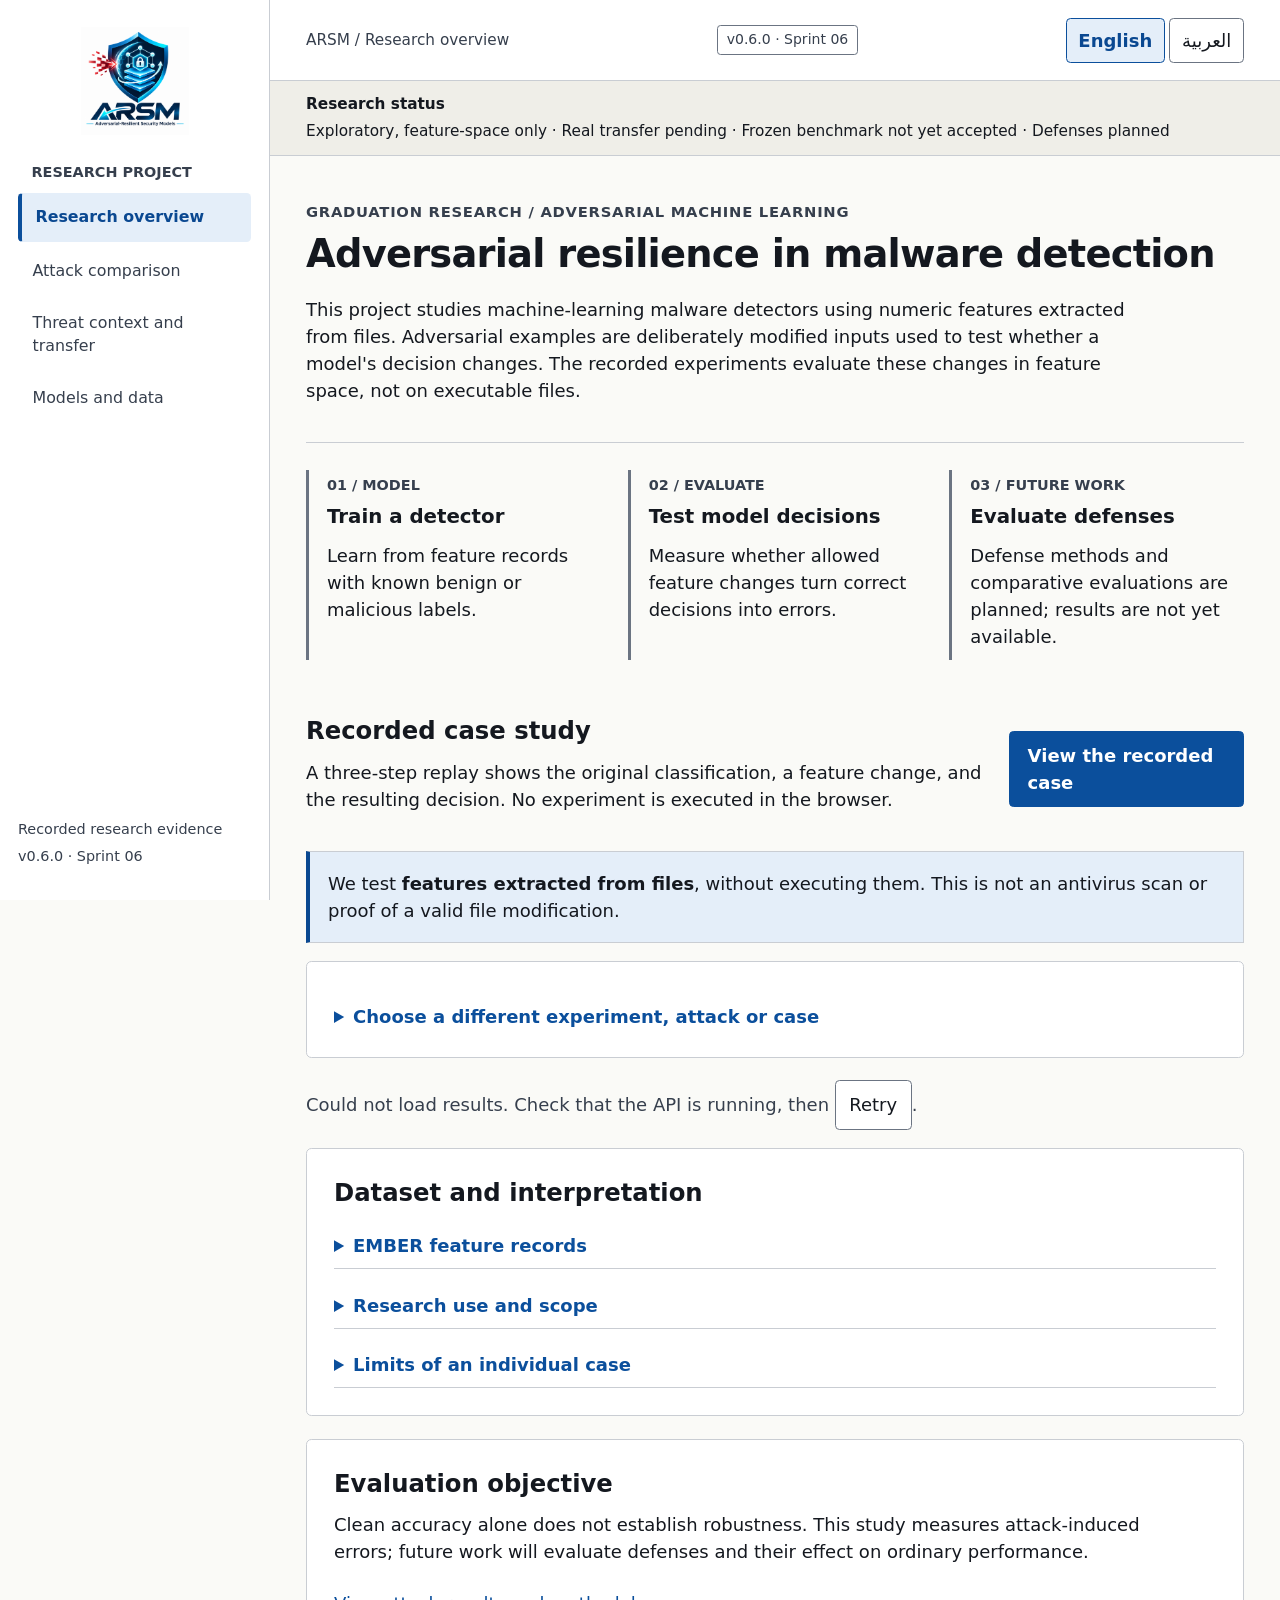
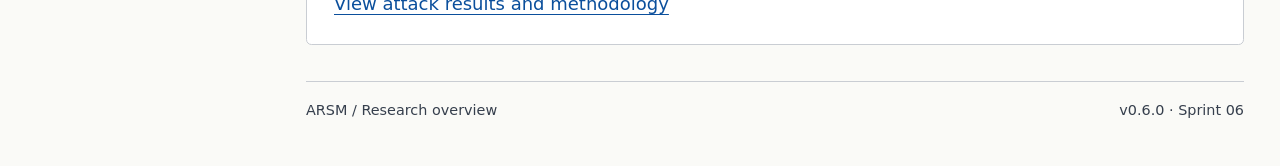
==== commit cf63fdd6: "feat(dashboard): adopt light academic presentation Replace the dark presentation with a tokenized li" ====
--- a/dashboard/web/index.html
+++ b/dashboard/web/index.html
@@ -1,22 +1,22 @@
 <!doctype html>
 <html lang="en" dir="ltr">
 <head><meta charset="utf-8"><meta name="viewport" content="width=device-width,initial-scale=1">
-<title>ARSM · AI deception journey</title>
-<link rel="stylesheet" href="styles.css"><link rel="stylesheet" href="journey.css"><link rel="stylesheet" href="theme.css">
+<title>ARSM · Research overview</title><meta name="description" content="Research overview and a recorded adversarial feature-space experiment.">
+<link rel="icon" href="arsm-logo.png" type="image/png"><link rel="stylesheet" href="styles.css"><link rel="stylesheet" href="journey.css"><link rel="stylesheet" href="theme.css">
 <script src="release.js" defer></script><script src="locale.js" defer></script><script src="journey.js" defer></script></head>
 <body class="journey-page">
-<aside><a class="brand official-brand" href="index.html" aria-label="ARSM dashboard"><img class="official-logo" src="arsm-logo.png" alt="ARSM — Adversarial-Resilient Security Models" width="1254" height="1254"></a><div class="nav-label">AI resilience lab</div>
-<nav aria-label="Main navigation"><a href="index.html" aria-current="page">AI journey</a><a href="attacks.html">Attack comparison</a><a href="transfer.html">Threat context and transfer</a><a href="research.html">Models and data</a></nav>
-<div class="sidebar-bottom"><span class="lab-badge">Recorded research experiments</span><p data-release></p><small>Same release = same team starting point</small></div></aside>
-<main><header><span class="breadcrumb">ARSM / Understand the experiment</span><span class="release-pill" data-release></span></header>
-<div class="content"><section class="journey-hero"><div><div class="eyebrow">GRADUATION RESEARCH / ADVERSARIAL MACHINE LEARNING</div><h1>Can a security model resist deception?</h1><p>We study malware detection through numeric file features. Controlled adversarial tests reveal where machine-learning decisions fail—and what the evidence does not yet establish.</p></div></section>
-<section class="project-primer" aria-label="How this project works"><article><span>01 / TRAIN</span><h2>Teach it the difference</h2><p>Learn from examples with known benign or malicious labels.</p></article><article><span>02 / CHALLENGE</span><h2>Try to change its answer</h2><p>Change allowed input features and check whether a correct answer becomes wrong.</p></article><article><span>03 / IMPROVE</span><h2>Measure, then strengthen</h2><p>Count the failures. Later, add defenses and repeat the test to measure improvement.</p><small>Defense work is planned for Sprints 9–12.</small></article></section>
-<div class="walkthrough-intro"><div><h2>Now see one real example.</h2><p>Three short steps. No AI knowledge needed. You are replaying a recorded experiment.</p></div><a class="primary-action" href="#journey-content">Start the walkthrough ↓</a></div>
+<aside><a class="brand official-brand" href="index.html" aria-label="ARSM dashboard"><img class="official-logo" src="arsm-logo.png" alt="ARSM — Adversarial-Resilient Security Models" width="1254" height="1254"></a><div class="nav-label">RESEARCH PROJECT</div>
+<nav aria-label="Main navigation"><a href="index.html" aria-current="page">Research overview</a><a href="attacks.html">Attack comparison</a><a href="transfer.html">Threat context and transfer</a><a href="research.html">Models and data</a></nav>
+<div class="sidebar-bottom"><span class="lab-badge">Recorded research evidence</span><p data-release></p></div></aside>
+<main><header><span class="breadcrumb">ARSM / Research overview</span><span class="release-pill" data-release></span></header>
+<div class="research-status"><strong>Research status</strong><span>Exploratory, feature-space only · Real transfer pending · Frozen benchmark not yet accepted · Defenses planned</span></div>
+<div class="content"><section class="journey-hero"><div><div class="eyebrow">GRADUATION RESEARCH / ADVERSARIAL MACHINE LEARNING</div><h1>Adversarial resilience in malware detection</h1><p>This project studies machine-learning malware detectors using numeric features extracted from files. Adversarial examples are deliberately modified inputs used to test whether a model's decision changes. The recorded experiments evaluate these changes in feature space, not on executable files.</p></div></section>
+<section class="project-primer" aria-label="Research method"><article><span>01 / MODEL</span><h2>Train a detector</h2><p>Learn from feature records with known benign or malicious labels.</p></article><article><span>02 / EVALUATE</span><h2>Test model decisions</h2><p>Measure whether allowed feature changes turn correct decisions into errors.</p></article><article><span>03 / FUTURE WORK</span><h2>Evaluate defenses</h2><p>Defense methods and comparative evaluations are planned; results are not yet available.</p></article></section>
+<div class="walkthrough-intro"><div><h2>Recorded case study</h2><p>A three-step replay shows the original classification, a feature change, and the resulting decision. No experiment is executed in the browser.</p></div><a class="primary-action" href="#journey-content">View the recorded case</a></div>
 <div class="scope-note">We test <strong>features extracted from files</strong>, without executing them. This is not an antivirus scan or proof of a valid file modification.</div>
-<section class="panel"><h2>Research maturity</h2><p>Measured: exploratory feature-space attacks. Pending: M1 acceptance, frozen benchmark and transfer measurements. Planned: defenses.</p></section>
-<section class="panel journey-controls"><details><summary>Choose a different experiment, attack or case</summary><p>The first recorded successful attempt is selected when available. No attacks or training run from this page.</p><div class="journey-selects"><label>Experiment<select id="journey-experiment" disabled></select></label><label>Attack and parameters<select id="journey-attack" disabled></select></label><label>Selected case<select id="journey-case" disabled></select></label></div></details></section>
+<section class="panel journey-controls"><details><summary>Choose a different experiment, attack or case</summary><p>The first recorded successful case is selected when available. No attacks or training are executed from this page.</p><div class="journey-selects"><label>Experiment<select id="journey-experiment" disabled></select></label><label>Attack and parameters<select id="journey-attack" disabled></select></label><label>Selected case<select id="journey-case" disabled></select></label></div></details></section>
 <div id="journey-state" role="status">Loading measured results…</div>
 <div id="journey-content" aria-live="polite"></div>
-<section class="panel plain-faq"><h2>The questions behind the project</h2><details><summary>What is EMBER, and what is a sample?</summary><p>EMBER contains numeric descriptions extracted from Windows programs, with known labels where available. A sample here is one description, like a file's information card. We do not run the original program.</p></details><details><summary>Who would use this, and why?</summary><p>Security researchers and teams building AI detectors can use these tests to find weaknesses and compare model versions before deployment. This research prototype is not a complete antivirus product.</p></details><details><summary>Did we actually change a malware file?</summary><p>No. This experiment changes recorded feature values only. A decision change does not prove that a valid executable could be modified in the same way.</p></details><details><summary>Does one fooled example prove the whole model is bad?</summary><p>No. A case explains what happened once. The larger experiment measures how often it happened, under the exact model, sample selection and constraints shown.</p></details></section>
-<section class="panel"><h2>What are we trying to establish?</h2><p>High accuracy alone is not enough. We test whether an attack changes correct decisions, then measure whether defenses help without damaging normal performance.</p><a class="text-link" href="attacks.html">Open the numbers and research details →</a></section>
-<footer><span>Adversarial-Resilient Security Models</span><span data-release></span></footer></div></main></body></html>
+<section class="panel plain-faq"><h2>Dataset and interpretation</h2><details><summary>EMBER feature records</summary><p>EMBER contains numeric descriptions extracted from Windows programs, with known labels where available. Each sample is one feature record; the original program is not executed.</p></details><details><summary>Research use and scope</summary><p>These tests help researchers assess detector decisions under specified conditions. The prototype is not a complete antivirus product.</p></details><details><summary>Limits of an individual case</summary><p>A selected case illustrates one outcome. Aggregate results describe the evaluated cohort under the specified model, sample selection and constraints; neither establishes a valid executable modification.</p></details></section>
+<section class="panel"><h2>Evaluation objective</h2><p>Clean accuracy alone does not establish robustness. This study measures attack-induced errors; future work will evaluate defenses and their effect on ordinary performance.</p><a class="text-link" href="attacks.html">View attack results and methodology</a></section>
+<footer><span>ARSM / Research overview</span><span data-release></span></footer></div></main></body></html>
--- a/dashboard/web/styles.css
+++ b/dashboard/web/styles.css
@@ -1,6 +1,203 @@
-:root{color-scheme:dark;--bg:#090d13;--panel:#111720;--line:#232c38;--muted:#8b99ab;--text:#e9eff7;--mint:#71edc1;--blue:#81a9ff}*{box-sizing:border-box}body{margin:0;background:var(--bg);color:var(--text);font:14px/1.6 'Segoe UI',Arial,sans-serif}button,select{font:inherit}button{cursor:pointer}aside{position:fixed;inset:0 auto 0 0;width:250px;background:#0d131c;border-right:1px solid var(--line);padding:34px 22px;display:flex;flex-direction:column}.brand{display:flex;gap:12px;align-items:center;color:var(--text);text-decoration:none;font-size:19px;font-weight:700;letter-spacing:2px}.brand small{display:block;font-size:8px;letter-spacing:1.5px;color:var(--muted);margin-top:3px}.brand-mark{display:grid;place-items:center;border:1px solid var(--mint);border-radius:12px;width:43px;height:45px;color:var(--mint);font-size:26px}.nav-label{font-size:10px;letter-spacing:2px;color:#647488;margin:54px 13px 15px}nav{display:grid;gap:7px}nav button{border:1px solid transparent;background:none;color:var(--muted);text-align:left;padding:12px 14px;border-radius:7px;display:flex;gap:13px;font-size:16px}nav button span{font-size:13px}nav button:hover{background:#17212c;color:white}nav button.active{color:var(--mint);border-color:#254b43;background:#142824}.sidebar-bottom{margin-top:auto;border-top:1px solid var(--line);padding-top:25px;color:var(--muted)}.sidebar-bottom p{margin:10px 0 0;color:var(--text)}.sidebar-bottom small{font-size:10px}.lab-badge{font-size:9px;letter-spacing:1.5px;color:var(--mint)}main{margin-left:250px}header{height:83px;border-bottom:1px solid var(--line);display:flex;align-items:center;justify-content:space-between;padding:0 42px}.breadcrumb{font-size:12px;color:var(--muted)}.breadcrumb span{margin:0 12px;color:#435165}.breadcrumb strong{color:#c3cedd;font-weight:400}.toolbar{display:flex;gap:20px;align-items:center}button#refresh,select{border:1px solid #334050;border-radius:6px;background:#151e2a;color:var(--text);padding:8px 13px;font-size:12px}.status{color:var(--muted);font-size:11px}.status.online{color:var(--mint)}.status.online:before{content:'●';margin-right:8px;font-size:8px}.content{padding:39px 42px 18px;max-width:1650px;margin:auto}.page-heading{display:flex;justify-content:space-between;align-items:center;margin-bottom:30px;gap:20px}.eyebrow{font-size:10px;color:var(--mint);letter-spacing:2px}h1{font-size:32px;line-height:1.3;font-weight:600;letter-spacing:-1px;margin:12px 0}p{color:var(--muted);margin:6px 0}.phase{border:1px solid #334152;padding:5px 9px;border-radius:4px;color:#a2b2c7;font-size:9px;letter-spacing:1px;white-space:nowrap}.stats{display:grid;grid-template-columns:repeat(4,1fr);gap:17px;margin-bottom:24px}.stat,.panel{background:var(--panel);border:1px solid var(--line);border-radius:10px}.stat{padding:20px 22px}.stat-label{color:#a2afc0;font-size:11px}.stat strong{display:block;font-size:31px;font-weight:600;margin:9px 0 3px;letter-spacing:-1px}.stat small{font-size:10px;color:var(--muted)}.stat .accent{color:var(--mint)}.grid{display:grid;grid-template-columns:1.7fr 1fr;gap:22px;margin-bottom:24px}.panel{padding:23px;min-width:0;margin-bottom:22px}.grid .panel{margin-bottom:0}.panel-title{display:flex;justify-content:space-between;align-items:center;gap:15px;margin-bottom:20px}h2{font-size:15px;font-weight:600;margin:0}.kicker{font-size:10px;color:var(--muted)}.tag{font-size:9px;background:#1b2938;color:var(--blue);padding:4px 8px;border-radius:4px}.chart-wrap{height:265px;position:relative}canvas{width:100%;height:100%;display:block}.legend{display:flex;justify-content:center;gap:18px;font-size:10px;color:var(--muted);margin:8px 0 0}.legend i{display:inline-block;width:7px;height:7px;border-radius:2px;background:var(--mint);margin-right:6px}.legend .blue{background:var(--blue)}.legend .purple{background:#c497f9}.split-row{display:flex;justify-content:space-between;padding:15px 0;border-bottom:1px solid var(--line)}.split-row:last-child{border-bottom:0}.split-row small{display:block;color:var(--muted);font-size:10px}.split-row strong{font-size:16px;font-weight:500}.callout{background:#122521;border:1px solid #254d42;border-radius:6px;padding:12px 15px;color:#9cc9ba;font-size:11px;margin-top:19px}.table-wrap{overflow:auto}table{width:100%;border-collapse:collapse;white-space:nowrap;font-size:12px}th{text-align:left;color:var(--muted);font-size:10px;font-weight:400;letter-spacing:.7px;padding:10px 14px;border-bottom:1px solid var(--line)}td{padding:17px 14px;border-bottom:1px solid #1d2632}tr:last-child td{border-bottom:0}.model-name{font-weight:500;display:flex;align-items:center;gap:10px}.model-icon{display:grid;place-items:center;width:28px;height:28px;border-radius:6px;background:#1c2938;color:var(--blue);font-size:11px}.best{color:var(--mint);background:#1b352f;font-size:9px;padding:3px 6px;border-radius:3px;margin-left:6px}.warn{color:#e9bc7a}.muted{color:var(--muted)}.error,#notice{padding:16px;background:#30221a;border:1px solid #705031;border-radius:7px;margin-bottom:22px;color:#f0c996}.loading{padding:50px;text-align:center;color:var(--muted)}.tabs{display:flex;align-items:center;gap:15px;margin-bottom:22px;flex-wrap:wrap}.meta{font-size:11px;color:var(--muted);overflow-wrap:anywhere}.matrix{display:grid;grid-template-columns:1fr 1fr;gap:8px;margin-top:20px}.matrix div{padding:20px;background:#192a36;border-radius:6px;text-align:center}.matrix strong{display:block;font-size:24px}.matrix small{color:var(--muted);font-size:10px}.matrix .good{background:#16352d;color:var(--mint)}details{margin-top:20px}summary{cursor:pointer;color:var(--blue);font-size:12px}pre{white-space:pre-wrap;word-break:break-word;font:12px/1.7 Consolas,monospace;color:#b5c5d8;max-height:500px;overflow:auto}img.figure{max-width:100%;background:white;border-radius:6px}footer{border-top:1px solid var(--line);display:flex;justify-content:space-between;gap:12px;font-size:10px;color:#617186;padding:20px 0;margin-top:32px}button:focus-visible,select:focus-visible,a:focus-visible,summary:focus-visible{outline:2px solid var(--mint);outline-offset:3px}@media(min-width:1600px){.content{padding-top:50px}}@media(max-width:1050px){aside{width:200px;padding:28px 15px}.brand{font-size:15px}.brand small{font-size:6px}main{margin-left:200px}.content{padding:28px 22px}header{padding:0 22px}.stats{grid-template-columns:repeat(2,1fr)}.grid{grid-template-columns:1fr}.phase{display:none}}@media(max-width:650px){aside{position:static;width:auto;padding:18px;border-right:0;border-bottom:1px solid var(--line)}.brand{font-size:17px}.nav-label,.sidebar-bottom{display:none}nav{display:flex;overflow:auto;margin-top:20px;gap:4px}nav button{white-space:nowrap;padding:8px}nav button span{font-size:11px}main{margin:0}header{height:63px;padding:0 18px}.breadcrumb{display:none}.toolbar{justify-content:space-between;width:100%}.content{padding:26px 16px}h1{font-size:25px}.stats{gap:10px}.stat{padding:15px}.stat strong{font-size:26px}.grid{gap:16px}.panel{padding:18px}.chart-wrap{height:230px}.eyebrow{font-size:8px}footer{flex-direction:column}}
-.official-brand{display:block;align-self:center;width:150px;max-width:100%;flex-shrink:0}.official-logo{display:block;width:100%;height:auto;border-radius:10px}.official-brand+.nav-label{margin-top:28px}@media(max-width:1050px){.official-brand{width:135px}}@media(max-width:650px){.official-brand{width:120px;align-self:flex-start}}
-/* Explicit feature inference controls; no frontend build or external assets. */
-#prediction-rows { max-width: 100%; width: 100%; background: #111b27; color: #dbe6f3; border: 1px solid #344154; padding: 12px; border-radius: 8px; }
-#prediction-token { background: #111b27; color: #dbe6f3; border: 1px solid #344154; padding: 8px; border-radius: 6px; }
-nav .attack-nav{display:block;padding:14px 18px;color:#a6b6ca;text-decoration:none;border-radius:8px}nav .attack-nav:hover{background:#203b39;color:#71edc1}
+/* Shared structure. Colors are defined in theme.css. */
+* { box-sizing: border-box; }
+html { font-size: 18px; scroll-padding-block-start: 1.5rem; }
+body {
+  margin: 0;
+  background: var(--bg-page);
+  color: var(--text-primary);
+  font: 18px/1.5 system-ui, -apple-system, "Segoe UI", Roboto, "Helvetica Neue", Arial, "Noto Sans Arabic", "Geeza Pro", "Arabic Typesetting", sans-serif;
+}
+html[lang="ar"] body { font-family: "Segoe UI", Tahoma, "Noto Sans Arabic", "Geeza Pro", "Arabic Typesetting", system-ui, sans-serif; line-height: 1.7; }
+html[lang="ar"] :is(h1, h2, h3, .eyebrow, th, .nav-label) { letter-spacing: normal; }
+button, input, select, textarea { font: inherit; }
+button, summary { cursor: pointer; }
+[hidden] { display: none !important; }
+a { color: var(--link); text-underline-offset: .2em; }
+a:visited { color: var(--link-visited); }
+aside {
+  position: fixed;
+  inset: 0 auto 0 0;
+  inset-inline-start: 0;
+  inset-inline-end: auto;
+  width: 15rem;
+  overflow-y: auto;
+  display: flex;
+  flex-direction: column;
+  padding: 1.5rem 1rem;
+  background: var(--bg-surface);
+  border-inline-end: 1px solid var(--border-subtle);
+}
+main { margin-inline-start: 15rem; min-width: 0; }
+.brand { display: block; width: 6rem; max-width: 100%; margin-inline: auto; }
+.official-logo { display: block; width: 100%; height: auto; }
+.nav-label { margin: 1.5rem .75rem .5rem; color: var(--text-secondary); font-size: .8rem; font-weight: 700; }
+nav { display: grid; gap: .25rem; }
+nav :is(a, button) {
+  display: flex;
+  align-items: center;
+  min-height: 2.75rem;
+  padding: .5rem .75rem;
+  border: 1px solid transparent;
+  border-radius: .25rem;
+  background: transparent;
+  color: var(--text-secondary);
+  text-align: start;
+  text-decoration: none;
+  font-size: .88rem;
+}
+nav :is(a:visited, a:hover, button:hover) { color: var(--text-primary); }
+nav :is(a:hover, button:hover) { background: var(--bg-subtle); }
+nav :is(a[aria-current="page"], button.active) {
+  background: var(--info-bg);
+  color: var(--info-fg);
+  border-inline-start: .25rem solid var(--link);
+  font-weight: 700;
+}
+.sidebar-bottom { margin-block-start: auto; padding-block-start: 1.5rem; color: var(--text-secondary); font-size: .8rem; }
+.sidebar-bottom p { margin-block: .3rem; }
+header {
+  min-height: 4.5rem;
+  display: flex;
+  align-items: center;
+  justify-content: space-between;
+  flex-wrap: wrap;
+  gap: .75rem 1.5rem;
+  padding: .75rem 2rem;
+  border-block-end: 1px solid var(--border-subtle);
+  background: var(--bg-surface);
+}
+.breadcrumb { color: var(--text-secondary); font-size: .85rem; }
+.toolbar { display: flex; flex-wrap: wrap; align-items: center; gap: .75rem; }
+.language-switch { display: flex; gap: .25rem; direction: ltr; }
+.language-switch button { padding: .35rem .65rem; min-height: 2.5rem; }
+.language-switch button[aria-pressed="true"] { background: var(--info-bg); color: var(--info-fg); border-color: var(--link); font-weight: 700; }
+.skip-link { position: fixed; z-index: 10; inset-block-start: .5rem; inset-inline-start: .5rem; padding: .75rem; transform: translateY(-180%); background: var(--bg-surface); }
+.skip-link:focus { transform: none; }
+.content { max-width: 1200px; margin-inline: auto; padding: 2.5rem 2rem; }
+.page-heading { display: flex; justify-content: space-between; align-items: flex-start; gap: 1rem; margin-block-end: 2rem; }
+.eyebrow { color: var(--text-secondary); font-size: .82rem; font-weight: 700; letter-spacing: .05em; }
+h1 { margin: .4rem 0 1rem; font-size: clamp(2rem, 3vw, 2.7rem); line-height: 1.25; letter-spacing: -.02em; }
+h1, h2, h3, summary { overflow-wrap: anywhere; }
+h2 { margin: 0; font-size: 1.35rem; line-height: 1.4; }
+h3 { line-height: 1.4; }
+p { max-width: 72ch; margin: .6rem 0; overflow-wrap: anywhere; }
+.provenance, .provenance dd { overflow-wrap: anywhere; }
+.provenance dd { margin-inline: 0; }
+.page-heading p { font-size: 1.05rem; }
+.release-pill, .tag, .phase {
+  display: inline-block;
+  padding: .2rem .5rem;
+  border: 1px solid var(--border-strong);
+  border-radius: .2rem;
+  color: var(--text-secondary);
+  font-size: .78rem;
+}
+.release-pill { white-space: nowrap; }
+.stats { display: grid; grid-template-columns: repeat(auto-fit, minmax(min(100%, 8rem), 1fr)); gap: 1rem; margin-block: 1.5rem; }
+.stat, .panel { min-width: 0; background: var(--bg-surface); border: 1px solid var(--border-subtle); border-radius: .3rem; }
+.stat { padding: 1rem; }
+.stat-label { color: var(--text-secondary); font-size: .8rem; font-weight: 700; overflow-wrap: anywhere; }
+.stat strong { display: block; margin-block: .3rem; font-size: 1.7rem; font-variant-numeric: tabular-nums; overflow-wrap: anywhere; }
+.stat small { color: var(--text-secondary); font-size: .8rem; }
+.grid { display: grid; grid-template-columns: minmax(0, 1.4fr) minmax(0, 1fr); gap: 1.25rem; margin-block-end: 1.25rem; }
+.panel { padding: 1.5rem; margin-block-end: 1.25rem; }
+.grid .panel { margin-block-end: 0; }
+.panel-title { display: flex; align-items: center; justify-content: space-between; flex-wrap: wrap; gap: .75rem; margin-block-end: 1rem; }
+.kicker, .meta { color: var(--text-secondary); font-size: .85rem; }
+.meta { overflow-wrap: anywhere; }
+.callout, .scope-note {
+  margin-block: 1rem;
+  padding: 1rem;
+  border: 1px solid var(--border-subtle);
+  border-inline-start: .25rem solid var(--info-fg);
+  background: var(--info-bg);
+  color: var(--text-primary);
+}
+.error, #notice { padding: 1rem; border: 1px solid var(--error-fg); background: var(--error-bg); color: var(--error-fg); }
+.loading { padding: 2rem; text-align: center; color: var(--text-secondary); }
+.tabs { display: flex; align-items: center; flex-wrap: wrap; gap: .75rem; margin-block-end: 1.25rem; }
+button, select, input, textarea {
+  min-height: 2.75rem;
+  max-width: 100%;
+  padding: .5rem .75rem;
+  border: 1px solid var(--border-strong);
+  border-radius: .25rem;
+  background: var(--bg-surface);
+  color: var(--text-primary);
+}
+button { overflow-wrap: anywhere; }
+button:hover:not(:disabled) { background: var(--bg-subtle); }
+button:disabled, select:disabled { opacity: .7; cursor: not-allowed; background: var(--bg-subtle); }
+label { font-weight: 600; }
+select { max-width: 100%; }
+textarea { width: 100%; resize: vertical; }
+:is(a, button, input, select, textarea, summary, [tabindex]):focus-visible {
+  outline: 3px solid var(--focus);
+  outline-offset: 3px;
+}
+.primary-action { display: inline-block; min-height: 2.75rem; padding: .55rem 1rem; border: 1px solid var(--link); border-radius: .25rem; background: var(--link); color: var(--on-accent); font-weight: 700; text-decoration: none; }
+.primary-action:visited, button.primary-action { color: var(--on-accent); }
+.primary-action:hover, button.primary-action:hover { background: var(--link-hover); color: var(--on-accent); }
+details { margin-block-start: .75rem; }
+summary { color: var(--link); font-weight: 650; }
+.compact-disclosure { margin-block: .75rem 1rem; padding-block: .65rem; border-block-end: 1px solid var(--border-subtle); }
+.compact-disclosure[open] .attack-filters { margin-block-start: 1rem; }
+pre {
+  max-height: 32rem;
+  overflow: auto;
+  padding: 1rem;
+  border: 1px solid var(--border-subtle);
+  background: var(--bg-subtle);
+  color: var(--text-primary);
+  direction: ltr;
+  unicode-bidi: isolate;
+  text-align: left;
+  white-space: pre-wrap;
+  overflow-wrap: anywhere;
+  font: .8rem/1.6 ui-monospace, Consolas, monospace;
+}
+code, bdi, [dir="ltr"], [data-release] { unicode-bidi: isolate; }
+code { display: inline-block; max-width: 100%; direction: ltr; overflow-wrap: anywhere; font-family: ui-monospace, "SF Mono", Consolas, "Liberation Mono", monospace; }
+.table-wrap, .chart-scroll, .attack-chart-scroll { max-width: 100%; overflow: auto; border: 1px solid var(--border-subtle); }
+table { width: 100%; border-collapse: collapse; white-space: nowrap; font-size: .85rem; font-variant-numeric: tabular-nums; }
+caption { padding: .75rem; background: var(--bg-subtle); text-align: start; font-weight: 700; }
+th, td { padding: .75rem; border-block-end: 1px solid var(--border-subtle); text-align: start; vertical-align: top; }
+th { background: var(--bg-subtle); color: var(--text-secondary); font-weight: 700; }
+tbody tr:last-child td { border-block-end: 0; }
+.model-name { display: flex; gap: .5rem; align-items: center; }
+.model-icon { color: var(--text-secondary); font-weight: 700; }
+.best { display: inline-block; padding: .15rem .3rem; border: 1px solid var(--success-fg); color: var(--success-fg); font-size: .8rem; }
+.split-row { display: flex; justify-content: space-between; gap: 1rem; padding: .75rem 0; border-block-end: 1px solid var(--border-subtle); }
+.split-row small { display: block; color: var(--text-secondary); }
+.matrix { display: grid; grid-template-columns: repeat(2, minmax(0, 1fr)); gap: .5rem; margin-block-start: 1rem; }
+.matrix div { padding: 1rem; border: 1px solid var(--border-subtle); background: var(--bg-subtle); }
+.matrix .good { border-inline-start: .25rem solid var(--success-fg); }
+.matrix strong, .matrix small { display: block; }
+.matrix strong { font-size: 1.4rem; }
+.chart-scroll { direction: ltr; }
+.chart-wrap { position: relative; min-width: 36rem; height: 18rem; }
+canvas { display: block; width: 100%; height: 100%; }
+.legend { display: flex; flex-wrap: wrap; justify-content: center; gap: 1rem; margin-block: .75rem; color: var(--text-secondary); font-size: .85rem; }
+.legend i { display: inline-block; width: 1rem; height: 1rem; margin-inline-end: .35rem; border: 2px solid var(--text-primary); vertical-align: middle; }
+.legend i.solid { background: var(--chart-1); }
+.legend i.hatched { background: repeating-linear-gradient(45deg, var(--chart-2) 0 4px, var(--on-accent) 4px 6px); }
+.legend i.dotted { background: repeating-linear-gradient(90deg, var(--chart-3) 0 3px, var(--on-accent) 3px 5px); }
+img.figure { display: block; max-width: 100%; height: auto; }
+footer { display: flex; justify-content: space-between; flex-wrap: wrap; gap: .75rem; margin-block-start: 2rem; padding-block-start: 1rem; border-block-start: 1px solid var(--border-subtle); color: var(--text-secondary); font-size: .8rem; }
+@media (max-width: 1024px) {
+  .grid { grid-template-columns: minmax(0, 1fr); }
+}
+@media (max-width: 760px) {
+  aside { position: static; width: auto; padding: 1rem; border-inline-end: 0; border-block-end: 1px solid var(--border-subtle); }
+  main { margin: 0; }
+  .brand { width: 4rem; margin-inline: 0; }
+  .nav-label, .sidebar-bottom { display: none; }
+  nav { display: flex; flex-wrap: wrap; margin-block-start: .75rem; }
+  nav :is(a, button) { flex: 1 1 auto; justify-content: center; }
+  header { padding: .75rem 1rem; }
+  .breadcrumb { display: none; }
+  .content { padding: 1.5rem 1rem; }
+  .page-heading { flex-direction: column; }
+  .panel { padding: 1rem; }
+}
+@media (max-width: 360px) { .stats { grid-template-columns: minmax(0, 1fr); } }
--- a/dashboard/web/journey.css
+++ b/dashboard/web/journey.css
@@ -1,15 +1,57 @@
-.journey-page{font-family:'Segoe UI',Tahoma,Arial,sans-serif}.journey-page aside{right:0;left:auto;border-left:1px solid var(--line);border-right:0}.journey-page main{margin-left:0;margin-right:230px}.journey-page nav a{text-align:right}.journey-page .content{max-width:1280px;padding-top:28px}.journey-hero{display:flex;justify-content:space-between;align-items:center;gap:24px;margin-bottom:24px}.journey-hero h1{font-size:38px;margin:8px 0 12px;letter-spacing:0}.journey-hero p{max-width:720px;font-size:17px}.hero-symbol{display:grid;place-items:center;background:#143447;border:1px solid #275b70;color:#8ae8f6;width:82px;height:82px;border-radius:24px;font-size:50px;flex-shrink:0}.eyebrow{letter-spacing:0;font-size:12px;font-weight:650}.scope-note{border-right:4px solid #70dbee;padding:12px 18px;background:#112a3b;border-radius:8px;color:#b0d6e6;margin-bottom:22px;font-size:14px}.journey-controls h2{margin-bottom:4px}.journey-selects{display:grid;grid-template-columns:1.1fr 1.3fr 1fr;gap:16px;margin-top:20px}.journey-selects label{display:grid;gap:7px;font-size:13px;font-weight:600;min-width:0}.journey-selects select{width:100%;font-size:12px;direction:ltr;text-align:left;min-width:0}#journey-case{direction:rtl;text-align:right}#journey-state{font-size:12px;color:var(--muted);margin:-5px 0 18px}.readiness{background:#30271a;border:1px solid #65502c;border-radius:12px;padding:14px 18px;margin-bottom:26px;color:#f0cf92}.readiness p{font-size:13px;color:#ddc397}.story-heading{display:flex;align-items:center;justify-content:space-between;gap:15px;margin-bottom:18px}.story-heading h2{font-size:24px;margin-top:6px}.sample-id{background:#192d43;padding:7px 12px;font-size:12px;border-radius:8px;overflow-wrap:anywhere}.journey-steps{display:grid;grid-template-columns:repeat(3,1fr);gap:12px;padding:0;list-style:none;margin:0 0 18px}.journey-steps li{display:flex;align-items:center;gap:10px;font-size:13px}.journey-steps b{display:grid;place-items:center;width:30px;height:30px;border-radius:50%;background:#163d4d;color:#90e8f4}.truth{border-bottom:1px solid var(--line);padding-bottom:17px;margin-bottom:22px;font-size:15px}.truth strong{color:#eef6ff}.truth small{display:block;color:var(--muted);font-size:12px;margin-top:4px}.decision-grid{display:grid;grid-template-columns:1fr 110px 1fr;gap:18px;align-items:center}.decision{border:1px solid var(--line);border-top:4px solid;padding:22px;border-radius:12px;background:#0d1a29}.decision.correct{border-top-color:#62d8b8}.decision.incorrect{border-top-color:#f29f78}.decision>strong{display:block;font-size:34px;margin:7px 0}.decision.correct>strong{color:#8be8cc}.decision.incorrect>strong{color:#ffb190}.decision p{font-size:13px}.decision small{display:block;color:var(--muted);font-size:12px}meter{display:block;width:100%;height:12px;margin:18px 0 8px;accent-color:#70dbee}meter::-webkit-meter-optimum-value{background:#70dbee}meter::-webkit-meter-bar{background:#283b50;border:0}.attack-bridge{text-align:center;display:grid;gap:5px}.attack-bridge>span{font-size:28px;color:#70dbee}.attack-bridge small{color:var(--muted)}.score-note{margin-top:18px!important;font-size:12px!important}.takeaway{padding:22px 26px;border-radius:13px;background:#12344a;margin-bottom:22px}.takeaway h2{color:#a8eff7}.takeaway p{color:#f0f7fc;font-size:17px;line-height:1.9;margin-top:8px}.journey-details{display:grid;grid-template-columns:1.6fr 1fr;gap:22px}.journey-details .panel{margin-bottom:22px}.journey-details td small{display:block;color:var(--muted)}.journey-page th{text-align:right}.journey-details table{white-space:normal}.journey-details td[dir=ltr]{white-space:nowrap}.journey-details .panel>p{margin-top:14px;font-size:12px}.next-defense{border-style:dashed;background:#0e1928}.next-defense .tag{display:inline-block;margin-bottom:16px}.next-defense p{font-size:14px!important}.summary-numbers{display:grid;grid-template-columns:repeat(3,1fr);margin:20px 0;gap:18px}.summary-numbers>div{border-right:3px solid #2b596c;padding-right:15px}.summary-numbers strong{display:block;font-size:28px;color:#8ce6f4}.summary-numbers span{display:block;font-size:12px;color:var(--muted)}.provenance{overflow-wrap:anywhere;font-size:12px}.provenance dd{margin:0 0 12px}.text-link{display:inline-block;margin-top:14px;font-weight:600}.journey-page p{line-height:1.85}.journey-page footer{font-size:11px}
-@media(max-width:1050px){.journey-page main{margin-right:200px}.journey-selects{grid-template-columns:1fr}.journey-details{grid-template-columns:1fr}.journey-hero h1{font-size:32px}.hero-symbol{display:none}}
-@media(max-width:650px){.journey-page aside{border-left:0}.journey-page main{margin:0}.journey-page .content{padding:22px 16px}.journey-hero h1{font-size:29px}.journey-hero p{font-size:15px}.journey-page header{justify-content:flex-end}.decision-grid{grid-template-columns:1fr}.attack-bridge>span{transform:rotate(-90deg)}.attack-bridge{gap:0}.decision{padding:18px}.journey-steps{gap:5px}.journey-steps li{flex-direction:column;text-align:center;font-size:11px}.story-heading{align-items:start;flex-direction:column}.summary-numbers{grid-template-columns:1fr;gap:16px}.takeaway{padding:18px}.takeaway p{font-size:15px}.decision>strong{font-size:30px}.journey-page .panel p{font-size:13px}}
-.journey-controls details{margin:0}.journey-controls summary{font-weight:650;font-size:15px}.journey-controls{padding:17px 22px}
-
-html[dir=ltr] .journey-page aside{left:0;right:auto;border-right:1px solid var(--line);border-left:0}html[dir=ltr] .journey-page main{margin-left:230px;margin-right:0}html[dir=ltr] .journey-page nav a{text-align:left}html[dir=ltr] .journey-page th{text-align:left}html[dir=ltr] .scope-note{border-right:0;border-left:4px solid #70dbee}html[dir=ltr] .summary-numbers>div{border-right:0;border-left:3px solid #2b596c;padding-right:0;padding-left:15px}html[dir=ltr] .attack-bridge>span{transform:rotate(180deg)}html[dir=ltr] #journey-case{direction:ltr;text-align:left}@media(max-width:1050px){html[dir=ltr] .journey-page main{margin-left:200px}}@media(max-width:650px){html[dir=ltr] .journey-page main{margin:0}html[dir=ltr] .attack-bridge>span{transform:rotate(-90deg)}.journey-page header{justify-content:space-between}}
-
-/* Plain-language guided walkthrough */
-.project-primer{display:grid;grid-template-columns:repeat(3,minmax(0,1fr));gap:16px;margin-bottom:25px}.project-primer article{background:#111f30;border:1px solid #294258;border-radius:14px;padding:22px}.project-primer article>span{font-size:10px;letter-spacing:1.4px;color:#73d7e9;font-weight:700}.project-primer h2{font-size:19px;margin:10px 0}.project-primer p{font-size:14px}.project-primer small{display:block;color:#c9b990;margin-top:12px;font-size:12px}.walkthrough-intro{display:flex;justify-content:space-between;align-items:center;gap:20px;margin:25px 0}.walkthrough-intro h2{font-size:23px}.primary-action{display:inline-block;background:#80deed!important;color:#062231!important;border:1px solid #8ae9f5!important;border-radius:9px;padding:10px 16px;text-decoration:none;font-weight:650;font-size:14px;cursor:pointer}.primary-action:hover{background:#a4eff8!important}.walkthrough-intro p{font-size:14px}.walkthrough-tabs{display:grid;grid-template-columns:repeat(3,minmax(0,1fr));gap:10px;border-bottom:1px solid var(--line);padding-bottom:20px;margin-bottom:25px}.walkthrough-tabs button{text-align:center;font-size:13px;background:#0c1827;color:#b8cbe0;border-color:#30475e}.walkthrough-tabs button[aria-pressed=true]{background:#153e50;color:#a5eef7;border-color:#55a9be}.guided-story{scroll-margin-top:18px}.guided-story [hidden]{display:none!important}.guided-story h3{font-size:24px;line-height:1.4;margin:9px 0 12px}.guided-story [data-stage]>p{max-width:800px;margin-bottom:22px;font-size:16px}.guided-story .truth{margin-top:22px;background:#152b3e;padding:18px;border-radius:10px;border-bottom:0}.step-counter{font-size:11px;color:#85dce9;letter-spacing:1px}.single-decision{max-width:530px;margin:20px 0}.decision-score{margin-top:15px}.decision-score summary{font-size:12px}.step-caption{border-inline-start:3px solid #59c3d4;padding-inline-start:15px;color:#c8e5ec}.feature-context{margin-top:22px;background:#12283a;border:1px solid #29475b;border-radius:10px;padding:18px}.feature-context strong{color:#b2e9f4}.feature-context p{margin-top:8px}.feature-context h3{font-size:18px}.walkthrough-actions{display:flex;align-items:center;justify-content:space-between;gap:12px;border-top:1px solid var(--line);padding-top:22px;margin-top:25px}.walkthrough-actions button{font-size:13px}.walkthrough-actions>span{font-size:12px;color:#b0c4d8;white-space:nowrap}.guided-story .next-defense{padding:20px;margin-top:24px;border:1px dashed #3c536a;border-radius:10px}.guided-story .next-defense h3{font-size:20px}.guided-story .cohort-summary{margin-top:22px}.plain-faq details{padding:15px 0;border-bottom:1px solid var(--line);margin:0}.plain-faq details:last-child{border:0}.plain-faq h2{margin-bottom:12px}.plain-faq p{margin-top:12px}html{scroll-padding-top:20px}
-@media(max-width:1050px){.project-primer{gap:10px}.project-primer article{padding:16px}.project-primer h2{font-size:17px}.walkthrough-intro{align-items:flex-start;flex-direction:column}}
-@media(max-width:650px){.project-primer{grid-template-columns:1fr;gap:10px}.project-primer article{padding:17px}.project-primer h2{margin:6px 0}.project-primer small{margin-top:7px}.walkthrough-tabs{gap:5px}.walkthrough-tabs button{padding:8px 5px;font-size:11px}.guided-story h3{font-size:21px}.guided-story [data-stage]>p{font-size:14px}.walkthrough-actions{flex-wrap:wrap}.walkthrough-actions .primary-action{flex:1}.walkthrough-intro h2{font-size:21px}.scope-note{font-size:12px}.journey-hero h1{font-size:28px}}
-
-.guided-story td small{display:block;color:var(--muted);font-size:10px;margin-top:4px}.label-glossary{font-size:13px!important;color:#a3c8d8}.guided-story [data-stage]>p.label-glossary{margin-top:-10px}
-
-.readiness details{margin-top:6px}.readiness summary{color:#e7c584;font-size:12px}.score-explanation{margin-bottom:20px}
+/* Layout for the recorded-case explanation. */
+.journey-hero { padding-block-end: 1.5rem; border-block-end: 1px solid var(--border-subtle); }
+.journey-hero p { max-width: 72ch; }
+.project-primer { display: grid; grid-template-columns: repeat(3, minmax(0, 1fr)); gap: 1.5rem; padding-block: 1.5rem; }
+.project-primer article { border-inline-start: .2rem solid var(--border-strong); padding-inline-start: 1rem; }
+.project-primer article > span { font-size: .8rem; color: var(--text-secondary); font-weight: 700; }
+.project-primer h2 { margin-block: .35rem; font-size: 1.1rem; }
+.project-primer small { display: block; color: var(--text-secondary); }
+.walkthrough-intro { display: flex; justify-content: space-between; align-items: center; gap: 1rem; margin-block: 1.5rem; }
+.journey-selects { display: grid; grid-template-columns: 1fr 1.3fr 1fr; gap: 1rem; margin-block-start: 1rem; }
+.journey-selects label { display: grid; gap: .4rem; min-width: 0; }
+.journey-selects select { width: 100%; }
+#journey-state { margin-block: 1rem; color: var(--text-secondary); }
+.readiness { padding: 1rem; margin-block: 1rem; border: 1px solid var(--warning-fg); background: var(--warning-bg); }
+.readiness p { color: var(--text-primary); }
+.story-heading { display: flex; justify-content: space-between; align-items: center; flex-wrap: wrap; gap: .75rem; margin-block-end: 1rem; }
+.sample-id { padding: .3rem .6rem; background: var(--bg-subtle); font-size: .85rem; overflow-wrap: anywhere; }
+.walkthrough-tabs { display: grid; grid-template-columns: repeat(3, minmax(0, 1fr)); gap: .5rem; margin-block: 1rem 1.5rem; }
+.walkthrough-tabs button[aria-pressed="true"] { border: 2px solid var(--link); background: var(--info-bg); font-weight: 700; }
+.guided-story h3 { margin-block: .5rem; font-size: 1.3rem; }
+.guided-story [data-stage] > p { max-width: 72ch; }
+.step-counter { color: var(--text-secondary); font-size: .8rem; font-weight: 700; }
+.truth { padding: 1rem; margin-block: 1rem; background: var(--bg-subtle); }
+.truth small { display: block; color: var(--text-secondary); }
+.single-decision { max-width: 36rem; margin-block: 1rem; }
+.decision-grid { display: grid; grid-template-columns: minmax(0, 1fr) 5rem minmax(0, 1fr); align-items: center; gap: 1rem; }
+.decision { padding: 1rem; border: 1px solid var(--border-strong); border-block-start: .25rem solid var(--border-strong); }
+.decision.correct { border-block-start-color: var(--success-fg); }
+.decision.incorrect { border-block-start-color: var(--error-fg); }
+.decision > strong { display: block; font-size: 1.7rem; overflow-wrap: anywhere; }
+.decision small { display: block; }
+meter { display: block; width: 100%; margin-block: .75rem; accent-color: var(--link); }
+.attack-bridge { text-align: center; }
+.attack-bridge span, .attack-bridge strong { display: block; }
+html[dir="ltr"] .attack-bridge span { transform: rotate(180deg); }
+.step-caption { padding-inline-start: .75rem; border-inline-start: .2rem solid var(--border-strong); }
+.feature-context, .takeaway { margin-block: 1rem; padding: 1rem; background: var(--bg-subtle); border-inline-start: .2rem solid var(--border-strong); }
+.guided-story table { white-space: normal; }
+.guided-story td[dir="ltr"] { white-space: nowrap; }
+.guided-story td small { display: block; }
+.walkthrough-actions { display: flex; align-items: center; justify-content: space-between; flex-wrap: wrap; gap: .75rem; margin-block-start: 1.5rem; padding-block-start: 1rem; border-block-start: 1px solid var(--border-subtle); }
+.summary-numbers { display: grid; grid-template-columns: repeat(3, minmax(0, 1fr)); gap: 1rem; margin-block: 1rem; }
+.summary-numbers > div { padding-inline-start: .75rem; border-inline-start: .2rem solid var(--border-strong); }
+.summary-numbers strong, .summary-numbers span { display: block; }
+.summary-numbers strong { font-size: 1.4rem; }
+.next-defense { margin-block-start: 1rem; padding: 1rem; border: 1px dotted var(--border-strong); }
+.provenance { overflow-wrap: anywhere; }
+.provenance dd { margin-inline: 0; margin-block-end: .75rem; }
+.plain-faq details { padding-block: .5rem; border-block-end: 1px solid var(--border-subtle); }
+.text-link { display: inline-block; margin-block-start: .75rem; }
+@media (max-width: 760px) {
+  .project-primer, .journey-selects, .decision-grid, .summary-numbers { grid-template-columns: minmax(0, 1fr); }
+  .walkthrough-tabs { grid-template-columns: minmax(0, 1fr); }
+  .walkthrough-intro { align-items: flex-start; flex-direction: column; }
+  html[dir] .attack-bridge span { transform: rotate(-90deg); }
+  .walkthrough-tabs button { padding: .4rem; font-size: .85rem; }
+}
--- a/dashboard/web/theme.css
+++ b/dashboard/web/theme.css
@@ -1,241 +1,90 @@
-/* Academic research identity. Local system fonts only; no remote font requests.
-   Ink, paper and restrained teal separate evidence from amber qualifications. */
+/* Projector-oriented palette; use these tokens for all UI colors. */
 :root {
-  color-scheme: dark;
-  --bg: #101a22;
-  --panel: #182630;
-  --surface: #20333e;
-  --line: #3b525e;
-  --text: #edf3f3;
-  --muted: #b5c6cc;
-  --mint: #8ed8ca;
-  --blue: #aacbfa;
-  --warning-bg: #332c20;
-  --warning: #f2d299;
-  --good-bg: #203d37;
-  --danger: #ffb5a1;
-  --chart-1: #8ed8ca;
-  --chart-2: #aacbfa;
-  --chart-3: #d6bced;
-  --chart-4: #f2d299;
-  --chart-5: #efb5cd;
+  color-scheme: light;
+  --bg-page: #fafaf7;
+  --bg-surface: #ffffff;
+  --bg-subtle: #efeee8;
+  --text-primary: #14181f;
+  --text-secondary: #363f4d;
+  --text-muted: #4f5968;
+  --link: #0b4f9c;
+  --link-hover: #073c79;
+  --link-visited: #5b2a86;
+  --on-accent: #ffffff;
+  --border-strong: #6b7482;
+  --border-subtle: #c9cdd3;
+  --focus: #0b4f9c;
+  --success-fg: #14573a;
+  --success-bg: #e3f2e9;
+  --warning-fg: #704400;
+  --warning-bg: #fff3d1;
+  --error-fg: #941827;
+  --error-bg: #fbe6e8;
+  --info-fg: #0a4891;
+  --info-bg: #e4eef9;
+  --chart-1: #005a8d;
+  --chart-2: #a34000;
+  --chart-3: #006d52;
+  --chart-4: #8f3f73;
+  --chart-5: #6b5a00;
+  --chart-6: #4a5568;
+  --chart-mark: #ffffff;
+  --space-1: .25rem;
+  --space-2: .5rem;
+  --space-3: .75rem;
+  --space-4: 1rem;
+  --space-6: 1.5rem;
+  --space-8: 2rem;
+  /* Aliases keep the existing Canvas renderer and chart selectors stable. */
+  --bg: var(--bg-page);
+  --panel: var(--bg-surface);
+  --surface: var(--bg-subtle);
+  --line: var(--border-subtle);
+  --text: var(--text-primary);
+  --muted: var(--text-secondary);
 }
-* { box-sizing: border-box; }
-html { scroll-padding-block-start: 24px; }
-body, .journey-page {
-  font-family: "Segoe UI", Tahoma, Arial, sans-serif;
-  font-size: 15px;
-  line-height: 1.7;
-  background: var(--bg);
-  color: var(--text);
+::selection { background: var(--info-bg); color: var(--text-primary); }
+.research-status {
+  display: flex;
+  align-items: baseline;
+  flex-wrap: wrap;
+  gap: .25rem .75rem;
+  padding: .65rem 2rem;
+  border-block-end: 1px solid var(--border-subtle);
+  background: var(--bg-subtle);
+  color: var(--text-primary);
+  font-size: .85rem;
 }
-html[lang="ar"] body { font-family: Tahoma, "Segoe UI", Arial, sans-serif; line-height: 1.95; }
-html[lang="ar"] :is(h1,h2,h3,.eyebrow,.stat-label,.nav-label,th) { letter-spacing: normal; }
-::selection { background: var(--mint); color: var(--bg); }
-a, summary { color: var(--blue); text-underline-offset: 4px; }
-button, select, input, textarea {
-  font: inherit;
-  color: var(--text);
-  background: var(--panel);
-  border: 1px solid var(--line);
-  border-radius: 6px;
-  padding: 9px 12px;
-  min-height: 44px;
+.research-status strong { white-space: nowrap; }
+.evidence-status {
+  display: inline-block;
+  padding: .25rem .6rem;
+  border: 1px solid var(--border-strong);
+  border-inline-start-width: .25rem;
+  color: var(--text-primary);
+  background: var(--bg-subtle);
+  font-size: .85rem;
+  font-weight: 700;
 }
-button:hover, summary:hover { color: var(--mint); }
-button:hover { background: var(--surface); }
-button:disabled, select:disabled { opacity: .6; cursor: not-allowed; }
-:is(a,button,input,select,textarea,summary,[tabindex]):focus-visible {
-  outline: 3px solid var(--mint);
-  outline-offset: 4px;
-}
-[hidden] { display: none !important; }
-.skip-link { position: fixed; inset-block-start: 8px; inset-inline-start: 12px; z-index: 20; padding: 10px 18px; background: var(--text); color: var(--bg); transform: translateY(-160%); }
-.skip-link:focus { transform: none; }
-/* One logical layout in both languages, including the guided journey. */
-aside, .journey-page aside, html[dir] .journey-page aside,
-html[dir] body:not(.journey-page) aside {
-  inset: 0 auto 0 0;
-  inset-inline-start: 0;
-  inset-inline-end: auto;
-  width: 238px;
-  padding: 26px 18px;
-  background: var(--panel);
-  border: 0;
-  border-inline-end: 1px solid var(--line);
-  overflow-y: auto;
-}
-main, .journey-page main, html[dir] .journey-page main,
-html[dir] body:not(.journey-page) main { margin: 0; margin-inline-start: 238px; min-width: 0; }
-.official-brand {
-  width: 112px;
-  padding: 0;
-  border: 0;
-  border-radius: 10px;
-  background: transparent;
-  box-shadow: none;
-}
-.official-logo { filter: none; mix-blend-mode: normal; border-radius: 10px; }
-.nav-label { margin: 28px 12px 14px; color: var(--muted); font-size: 10px; letter-spacing: .12em; }
-nav { gap: 5px; }
-nav a, nav button, nav .attack-nav, .journey-page nav a, html[dir] .journey-page nav a {
-  display: flex;
-  align-items: center;
-  text-align: start;
-  gap: 8px;
-  margin: 0;
-  padding: 10px 12px;
-  min-height: 44px;
-  border: 1px solid transparent;
-  border-radius: 6px;
-  background: transparent;
-  color: var(--muted) !important;
-  font-size: 13px !important;
-  text-decoration: none;
-}
-nav :is(a:hover,button:hover,a[aria-current],button.active) {
-  background: var(--surface) !important;
-  color: var(--mint) !important;
-  border-color: var(--line);
-}
-.sidebar-bottom { padding-block-start: 20px; margin-block-start: auto; color: var(--muted); }
-.sidebar-bottom p, .sidebar-bottom small, .lab-badge { color: var(--muted); font-size: 11px; letter-spacing: normal; }
-header {
-  height: auto;
-  min-height: 80px;
-  gap: 12px;
-  padding: 16px 36px;
-  flex-wrap: wrap;
-  background: var(--bg);
-  border-block-end: 1px solid var(--line);
-}
-.breadcrumb, .breadcrumb strong { color: var(--muted); font-size: 12px; }
-.toolbar { gap: 12px; flex-wrap: wrap; }
-.language-switch { display: flex; gap: 4px; direction: ltr; border: 1px solid var(--line); padding: 3px; border-radius: 8px; }
-.language-switch button { min-height: 36px; padding: 4px 9px; border: 0; background: transparent; color: var(--muted); font-size: 12px; }
-.language-switch button[aria-pressed="true"] { color: var(--mint); background: var(--surface); font-weight: 700; }
-.content, .journey-page .content { max-width: 1440px; padding: 36px 36px 20px; margin-inline: auto; }
-.page-heading { align-items: flex-start; gap: 24px; margin-block-end: 28px; }
-h1, .journey-hero h1 { font-size: clamp(28px, 3.1vw, 42px); line-height: 1.3; font-weight: 650; letter-spacing: -.03em; margin: 10px 0 16px; text-wrap: balance; }
-h2 { font-size: 20px; line-height: 1.5; font-weight: 650; }
-h3 { line-height: 1.5; }
-p { color: var(--muted); }
-.eyebrow { color: var(--mint); font-size: 11px; letter-spacing: .12em; font-weight: 650; }
-.release-pill, .tag, .phase { color: var(--muted); background: var(--surface); border: 1px solid var(--line); border-radius: 4px; padding: 5px 8px; font-size: 11px; letter-spacing: normal; }
-.release-pill { flex-shrink: 0; white-space: normal; }
-.stats { gap: 14px; grid-template-columns: repeat(4,minmax(0,1fr)); }
-.stat, .panel { box-shadow: none; border-radius: 10px; background: var(--panel); border: 1px solid var(--line); }
-.panel { padding: 24px; margin-block-end: 22px; }
-.panel p { font-size: 14px; }
-.panel h2 + p { margin-block-start: 12px; }
-.panel-title { flex-wrap: wrap; }
-.stat { min-width: 0; padding: 20px; }
-.stat strong { font-size: clamp(23px,2.3vw,32px); font-variant-numeric: tabular-nums; letter-spacing: -.02em; overflow-wrap: anywhere; }
-.stat-label, .stat small, .kicker, .meta, .status { color: var(--muted); font-size: 12px; }
-.stat .accent, .status.online { color: var(--mint); }
-.grid { grid-template-columns: minmax(0,1.5fr) minmax(0,1fr); }
-.table-wrap { overflow: auto; max-width: 100%; margin-block-start: 12px; border: 1px solid var(--line); border-radius: 6px; }
-table { font-size: 13px; font-variant-numeric: tabular-nums; }
-th, html[dir] th, html[dir] .journey-page th { text-align: start; font-weight: 650; background: var(--surface); font-size: 11px; letter-spacing: .02em; }
-td, th { padding: 13px 16px; border-color: var(--line); }
-tbody tr:hover { background: var(--surface); }
-.best, .matrix .good { background: var(--good-bg); color: var(--mint); }
-.matrix div, .model-icon { background: var(--surface); color: var(--blue); }
-.matrix small { color: var(--muted); font-size: 12px; }
-.callout, .scope-note, .takeaway, .feature-context {
-  color: var(--text);
-  background: var(--surface);
-  border: 1px solid var(--line);
-  border-inline-start: 3px solid var(--mint);
-  border-radius: 6px;
-}
-.callout p, .scope-note p, .takeaway p, .feature-context p { color: var(--text); }
-.scope-note, html[dir] .scope-note { border-inline-end: 1px solid var(--line); border-inline-start: 3px solid var(--mint); }
-.readiness, .error, #notice { color: var(--warning); background: var(--warning-bg); border: 1px solid var(--warning); border-radius: 6px; }
-.readiness p, .readiness summary, .warn { color: var(--warning); }
-.readiness { padding: 16px 20px; }
-summary { font-size: 14px; padding-block: 5px; }
-pre { direction: ltr; unicode-bidi: isolate; text-align: left; background: var(--bg); color: var(--muted); border: 1px solid var(--line); border-radius: 6px; padding: 16px; font-size: 12px; }
-code, bdi, [dir="ltr"], [data-release], .technical-coordinate { unicode-bidi: isolate; }
-code { direction: ltr; display: inline-block; max-width: 100%; overflow-wrap: anywhere; }
-#prediction-rows, #prediction-token { color: var(--text); background: var(--bg); border-color: var(--line); direction: ltr; text-align: left; unicode-bidi: isolate; }
-#prediction-token { max-width: 100%; }
-label { font-weight: 550; }
-.attack-filters label, .attack-empty, #journey-state { color: var(--muted); }
-.attack-chart { direction: ltr; }
-.attack-chart text { fill: var(--muted); font-family: Tahoma, "Segoe UI", Arial, sans-serif; }
-.attack-chart .gridline { stroke: var(--line); }
-.attack-chart .cleanline { stroke: var(--muted); }
-.attack-chart circle { fill: var(--panel); }
-.attack-chart .c0 { stroke: var(--chart-1); }.attack-chart .c1 { stroke: var(--chart-2); }
-.attack-chart .c2 { stroke: var(--chart-3); }.attack-chart .c3 { stroke: var(--chart-4); }
-.attack-chart .c4 { stroke: var(--chart-5); }
-.attack-series-label { border: 0; border-inline-start: 3px solid; padding: 0; padding-inline-start: 10px; }
-.attack-series-label.c0 { border-color: var(--chart-1); }.attack-series-label.c1 { border-color: var(--chart-2); }
-.attack-series-label.c2 { border-color: var(--chart-3); }.attack-series-label.c3 { border-color: var(--chart-4); }
-.attack-series-label.c4 { border-color: var(--chart-5); }
-.legend i { background: var(--chart-1); }.legend .blue { background: var(--chart-2); }.legend .purple { background: var(--chart-3); }
-.journey-hero { padding-block-end: 24px; border-block-end: 1px solid var(--line); }
-.journey-hero p { max-width: 760px; font-size: 17px; }
-.hero-symbol { display: none; }
-.project-primer article { background: var(--panel); border-color: var(--line); border-radius: 8px; padding: 22px; }
-.project-primer article > span, .step-counter { color: var(--mint); }
-.project-primer small { color: var(--warning); }
-.project-primer h2 { font-size: 19px; }
-.walkthrough-intro h2 { font-size: 22px; }
-.primary-action { background: var(--mint) !important; color: #102e2b !important; border: 1px solid var(--mint) !important; border-radius: 6px; min-height: 44px; }
-.primary-action:hover { background: #b0e8dd !important; }
-.journey-selects select { direction: inherit; text-align: start; }
-#journey-case, html[dir] #journey-case { direction: inherit; text-align: start; }
-.walkthrough-tabs button { background: var(--bg); color: var(--muted); border-color: var(--line); }
-.walkthrough-tabs button[aria-pressed="true"] { color: var(--mint); background: var(--surface); border-color: var(--mint); }
-.guided-story .truth { background: var(--surface); }
-.truth strong, .feature-context strong { color: var(--text); }
-.decision { background: var(--bg); border-color: var(--line); }
-.decision.correct { border-top-color: var(--mint); }.decision.incorrect { border-top-color: var(--danger); }
-.decision.correct > strong { color: var(--mint); }.decision.incorrect > strong { color: var(--danger); }
-.step-caption { color: var(--text); border-color: var(--mint); }
-.takeaway h2, .summary-numbers strong { color: var(--mint); }
-.label-glossary { color: var(--muted); }
-.next-defense, .guided-story .next-defense { background: var(--bg); border-color: var(--line); }
-.sample-id { background: var(--surface); }
-.guided-story table { white-space: normal; }
-.guided-story td[dir="ltr"] { white-space: nowrap; }
-.guided-story th:first-child { width: 60%; }
-.summary-numbers > div, html[dir] .summary-numbers > div { border: 0; border-inline-start: 3px solid var(--line); padding: 0; padding-inline-start: 15px; }
-dt { font-weight: 650; color: var(--text); margin-block-start: 16px; }
-dd { margin-inline: 0; margin-block: 4px 16px; color: var(--muted); }
-footer { font-size: 12px; color: var(--muted); border-color: var(--line); flex-wrap: wrap; }
-@media (max-width: 1100px) {
-  .stats { grid-template-columns: repeat(2,minmax(0,1fr)); }
-  .grid { grid-template-columns: minmax(0,1fr); }
-  .content, .journey-page .content { padding: 28px 24px; }
-  header { padding: 16px 24px; }
-}
+.evidence-status::before { content: "■"; margin-inline-end: .4rem; }
+.evidence-status.exploratory { border-color: var(--warning-fg); background: var(--warning-bg); color: var(--warning-fg); }
+.evidence-status.pending { border-style: dashed; background: var(--bg-surface); color: var(--text-secondary); }
+.evidence-status.pending::before { content: "○"; }
+.evidence-status.planned { border-style: dotted; background: var(--bg-surface); color: var(--text-secondary); }
+.evidence-status.planned::before { content: "□"; }
+.scroll-hint { display: none; color: var(--text-secondary); font-size: .85rem; }
 @media (max-width: 760px) {
-  aside, .journey-page aside, html[dir] .journey-page aside, html[dir] body:not(.journey-page) aside {
-    position: static; width: auto; padding: 16px; border: 0; border-block-end: 1px solid var(--line);
-  }
-  main, .journey-page main, html[dir] .journey-page main, html[dir] body:not(.journey-page) main { margin: 0; }
-  .official-brand { width: 64px; align-self: start; }
-  .nav-label, .sidebar-bottom { display: none; }
-  nav { display: flex; flex-wrap: wrap; overflow: visible; margin-block-start: 14px; }
-  nav a, nav button { flex: 1 1 auto; justify-content: center; white-space: normal; }
-  header { padding: 12px 16px; min-height: 60px; }
-  .toolbar { width: auto; }
-  .content, .journey-page .content { padding: 24px 16px; }
-  .page-heading { flex-direction: column; gap: 8px; }
-  .panel { padding: 18px; }
-  .project-primer, .journey-selects, .journey-details, .attack-filters { grid-template-columns: minmax(0,1fr); }
-  .decision-grid { grid-template-columns: minmax(0,1fr); }
-  html[dir] .attack-bridge > span { transform: rotate(-90deg); }
-  .journey-hero h1 { font-size: 30px; }
-  .attack-chart-scroll { direction: ltr; }
-  .walkthrough-tabs button { font-size: 12px; padding: 8px 5px; }
+  .research-status { padding-inline: 1rem; }
+  .scroll-hint { display: block; }
 }
 @media (prefers-reduced-motion: reduce) { html { scroll-behavior: auto; } }
+@media (prefers-contrast: more) { :root { --border-subtle: var(--border-strong); } }
+@media (forced-colors: active) {
+  .evidence-status, nav :is(a, button), .panel, .stat { border: 1px solid CanvasText; }
+  .primary-action { forced-color-adjust: auto; }
+}
 @media print {
   aside, header, .walkthrough-actions, .journey-controls { display: none !important; }
-  html[dir] main, html[dir] .journey-page main { margin: 0; }
-  body { background: white; color: black; }
+  main { margin: 0; }
+  .content { max-width: none; padding: 0; }
 }
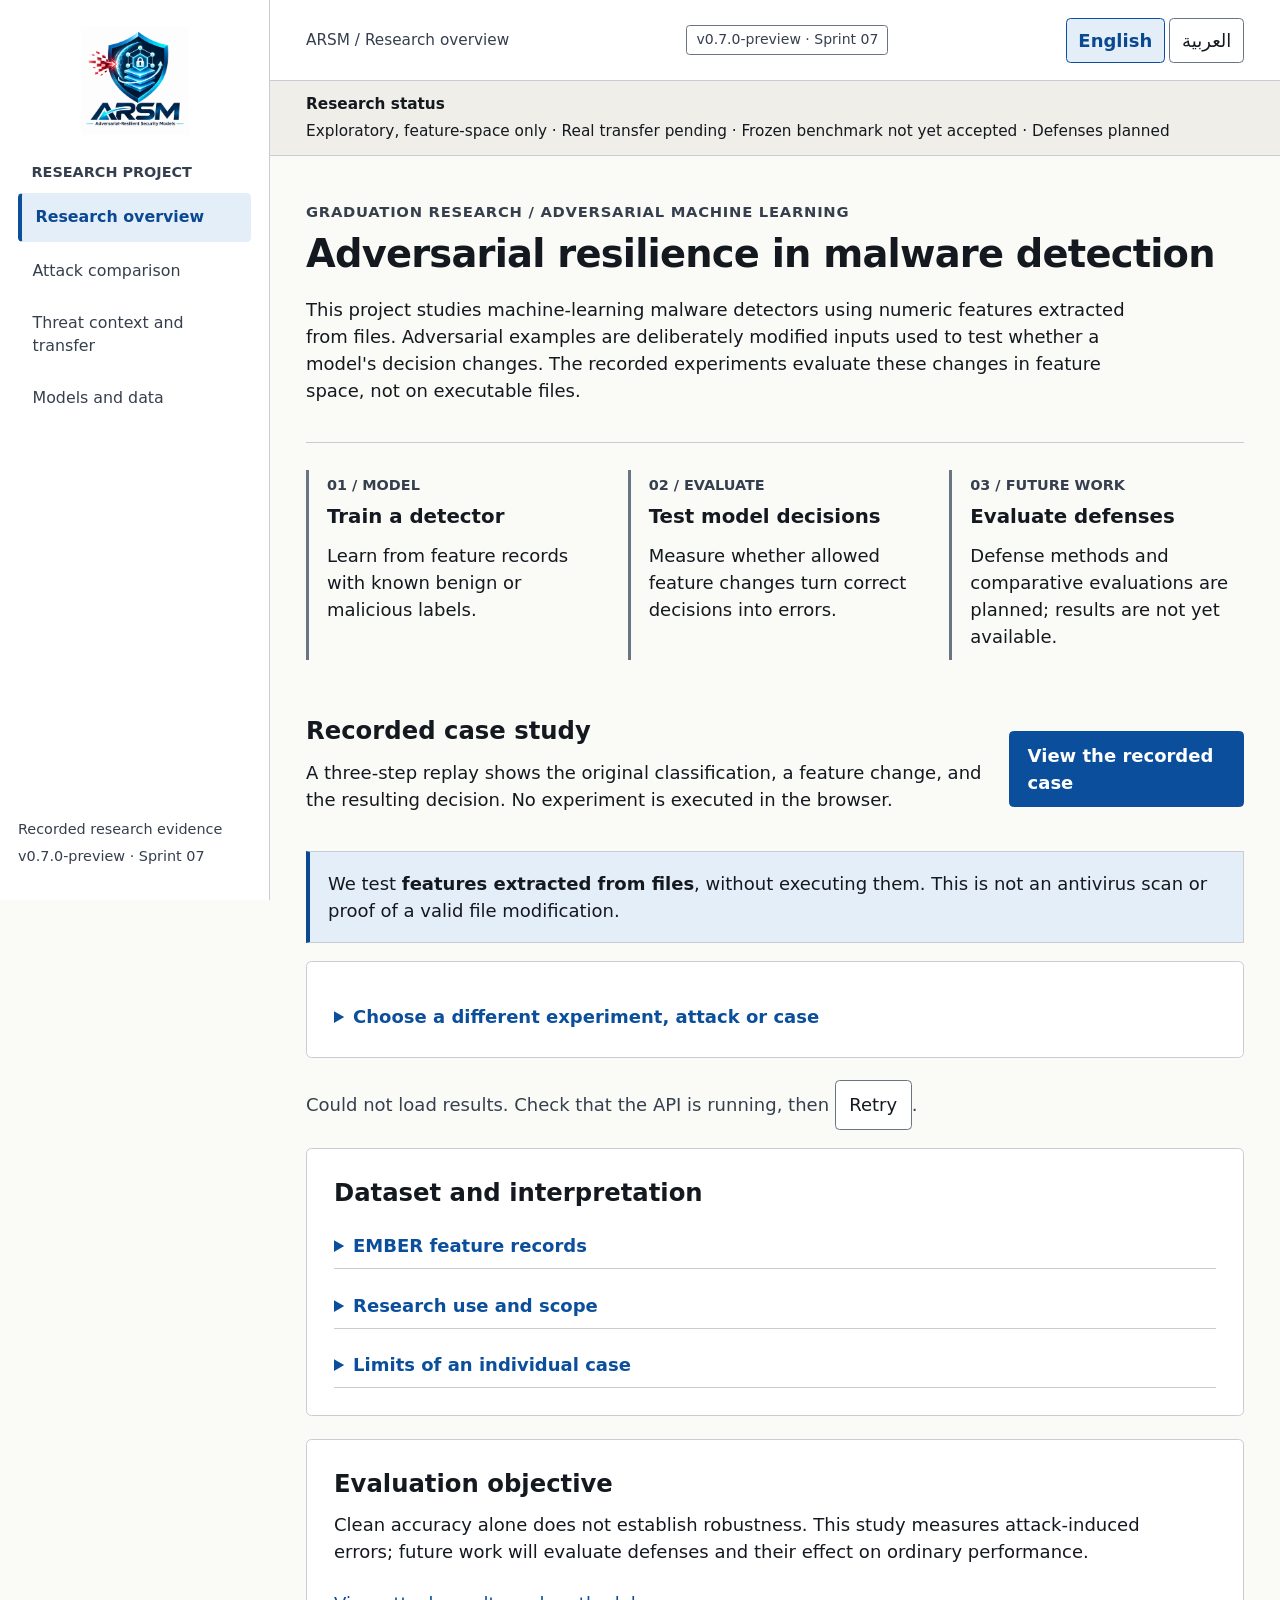
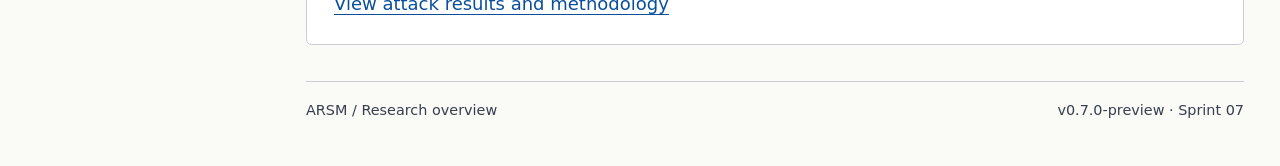
==== commit 2cf690d6: "feat(sprint7): add authenticated batch history and case exports" ====
--- a/dashboard/web/index.html
+++ b/dashboard/web/index.html
@@ -16,6 +16,16 @@
 <div class="scope-note">We test <strong>features extracted from files</strong>, without executing them. This is not an antivirus scan or proof of a valid file modification.</div>
 <section class="panel journey-controls"><details><summary>Choose a different experiment, attack or case</summary><p>The first recorded successful case is selected when available. No attacks or training are executed from this page.</p><div class="journey-selects"><label>Experiment<select id="journey-experiment" disabled></select></label><label>Attack and parameters<select id="journey-attack" disabled></select></label><label>Selected case<select id="journey-case" disabled></select></label></div></details></section>
 <div id="journey-state" role="status">Loading measured results…</div>
+<section id="case-catalogue" class="panel" hidden><details>
+  <summary>Recorded case catalogue</summary>
+  <p>Browse cases in the selected experiment. The link identifies the recorded run, configuration and sample.</p>
+  <p id="catalogue-provenance" dir="ltr" class="meta"></p>
+  <label for="catalogue-filter">Filter by method, norm, seed, outcome, or row</label>
+  <input id="catalogue-filter" type="search">
+  <button id="catalogue-export" type="button">Export matching cases as CSV</button>
+  <p id="catalogue-count" role="status"></p>
+  <ul id="catalogue-cases"></ul>
+</details></section>
 <div id="journey-content" aria-live="polite"></div>
 <section class="panel plain-faq"><h2>Dataset and interpretation</h2><details><summary>EMBER feature records</summary><p>EMBER contains numeric descriptions extracted from Windows programs, with known labels where available. Each sample is one feature record; the original program is not executed.</p></details><details><summary>Research use and scope</summary><p>These tests help researchers assess detector decisions under specified conditions. The prototype is not a complete antivirus product.</p></details><details><summary>Limits of an individual case</summary><p>A selected case illustrates one outcome. Aggregate results describe the evaluated cohort under the specified model, sample selection and constraints; neither establishes a valid executable modification.</p></details></section>
 <section class="panel"><h2>Evaluation objective</h2><p>Clean accuracy alone does not establish robustness. This study measures attack-induced errors; future work will evaluate defenses and their effect on ordinary performance.</p><a class="text-link" href="attacks.html">View attack results and methodology</a></section>
--- a/dashboard/web/styles.css
+++ b/dashboard/web/styles.css
@@ -97,7 +97,8 @@
 .stat, .panel { min-width: 0; background: var(--bg-surface); border: 1px solid var(--border-subtle); border-radius: .3rem; }
 .stat { padding: 1rem; }
 .stat-label { color: var(--text-secondary); font-size: .8rem; font-weight: 700; overflow-wrap: anywhere; }
-.stat strong { display: block; margin-block: .3rem; font-size: 1.7rem; font-variant-numeric: tabular-nums; overflow-wrap: anywhere; }
+/* Keep long counts such as 1,000,000 on one line in narrow stat cards. */
+.stat strong { display: block; margin-block: .3rem; font-size: clamp(1.25rem, 3.2vw, 1.7rem); font-variant-numeric: tabular-nums; overflow-wrap: anywhere; }
 .stat small { color: var(--text-secondary); font-size: .8rem; }
 .grid { display: grid; grid-template-columns: minmax(0, 1.4fr) minmax(0, 1fr); gap: 1.25rem; margin-block-end: 1.25rem; }
 .panel { padding: 1.5rem; margin-block-end: 1.25rem; }
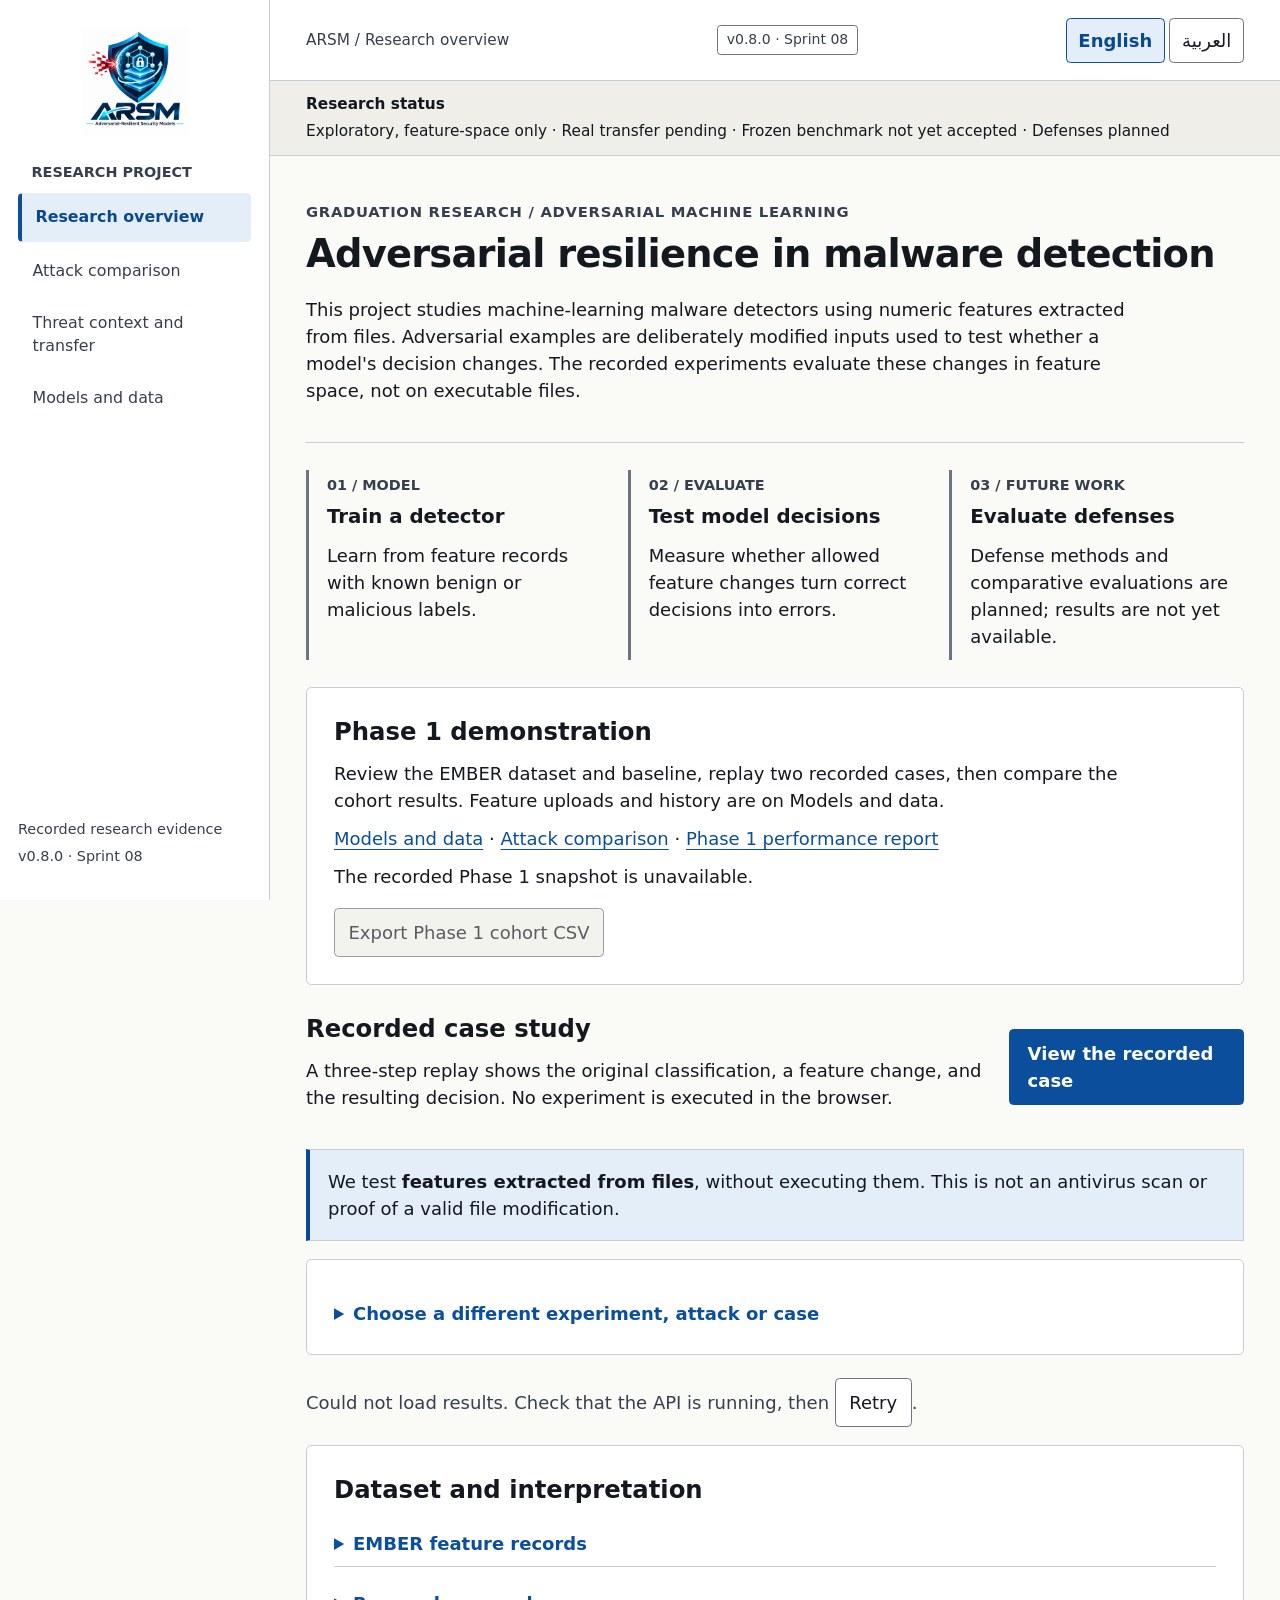
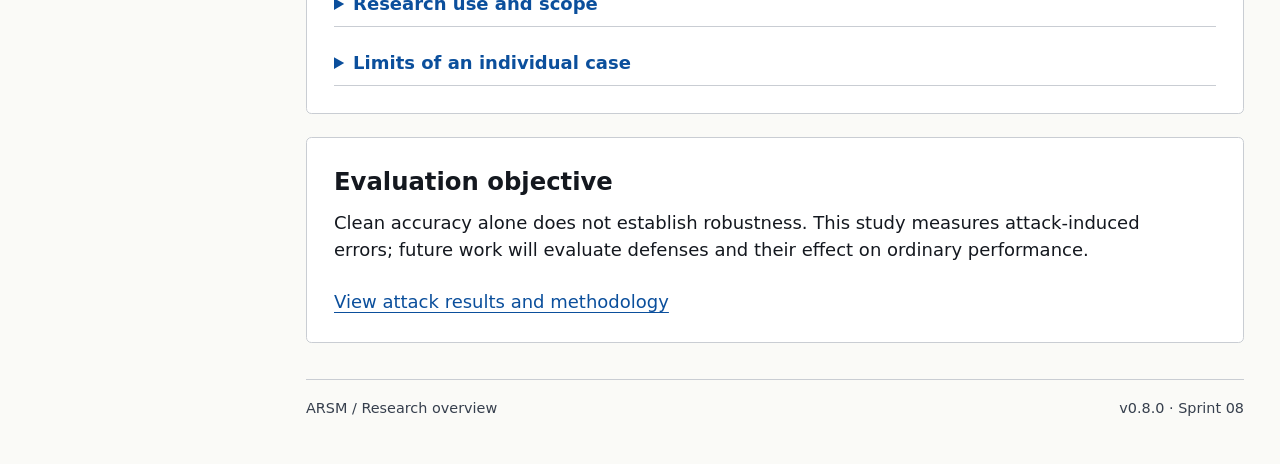
==== commit 65876e9f: "feat(sprint8): prepare Phase 1 report and recorded demo" ====
--- a/dashboard/web/index.html
+++ b/dashboard/web/index.html
@@ -12,6 +12,14 @@
 <div class="research-status"><strong>Research status</strong><span>Exploratory, feature-space only · Real transfer pending · Frozen benchmark not yet accepted · Defenses planned</span></div>
 <div class="content"><section class="journey-hero"><div><div class="eyebrow">GRADUATION RESEARCH / ADVERSARIAL MACHINE LEARNING</div><h1>Adversarial resilience in malware detection</h1><p>This project studies machine-learning malware detectors using numeric features extracted from files. Adversarial examples are deliberately modified inputs used to test whether a model's decision changes. The recorded experiments evaluate these changes in feature space, not on executable files.</p></div></section>
 <section class="project-primer" aria-label="Research method"><article><span>01 / MODEL</span><h2>Train a detector</h2><p>Learn from feature records with known benign or malicious labels.</p></article><article><span>02 / EVALUATE</span><h2>Test model decisions</h2><p>Measure whether allowed feature changes turn correct decisions into errors.</p></article><article><span>03 / FUTURE WORK</span><h2>Evaluate defenses</h2><p>Defense methods and comparative evaluations are planned; results are not yet available.</p></article></section>
+<section class="panel" id="phase1-demo">
+  <h2>Phase 1 demonstration</h2>
+  <p>Review the EMBER dataset and baseline, replay two recorded cases, then compare the cohort results. Feature uploads and history are on Models and data.</p>
+  <p><a href="research.html">Models and data</a> · <a href="attacks.html">Attack comparison</a> · <a href="research.html?report=phase1">Phase 1 performance report</a></p>
+  <p id="phase1-state" role="status">Loading the recorded Phase 1 snapshot…</p>
+  <ul id="phase1-cases"></ul>
+  <button id="phase1-export" type="button" disabled>Export Phase 1 cohort CSV</button>
+</section>
 <div class="walkthrough-intro"><div><h2>Recorded case study</h2><p>A three-step replay shows the original classification, a feature change, and the resulting decision. No experiment is executed in the browser.</p></div><a class="primary-action" href="#journey-content">View the recorded case</a></div>
 <div class="scope-note">We test <strong>features extracted from files</strong>, without executing them. This is not an antivirus scan or proof of a valid file modification.</div>
 <section class="panel journey-controls"><details><summary>Choose a different experiment, attack or case</summary><p>The first recorded successful case is selected when available. No attacks or training are executed from this page.</p><div class="journey-selects"><label>Experiment<select id="journey-experiment" disabled></select></label><label>Attack and parameters<select id="journey-attack" disabled></select></label><label>Selected case<select id="journey-case" disabled></select></label></div></details></section>
